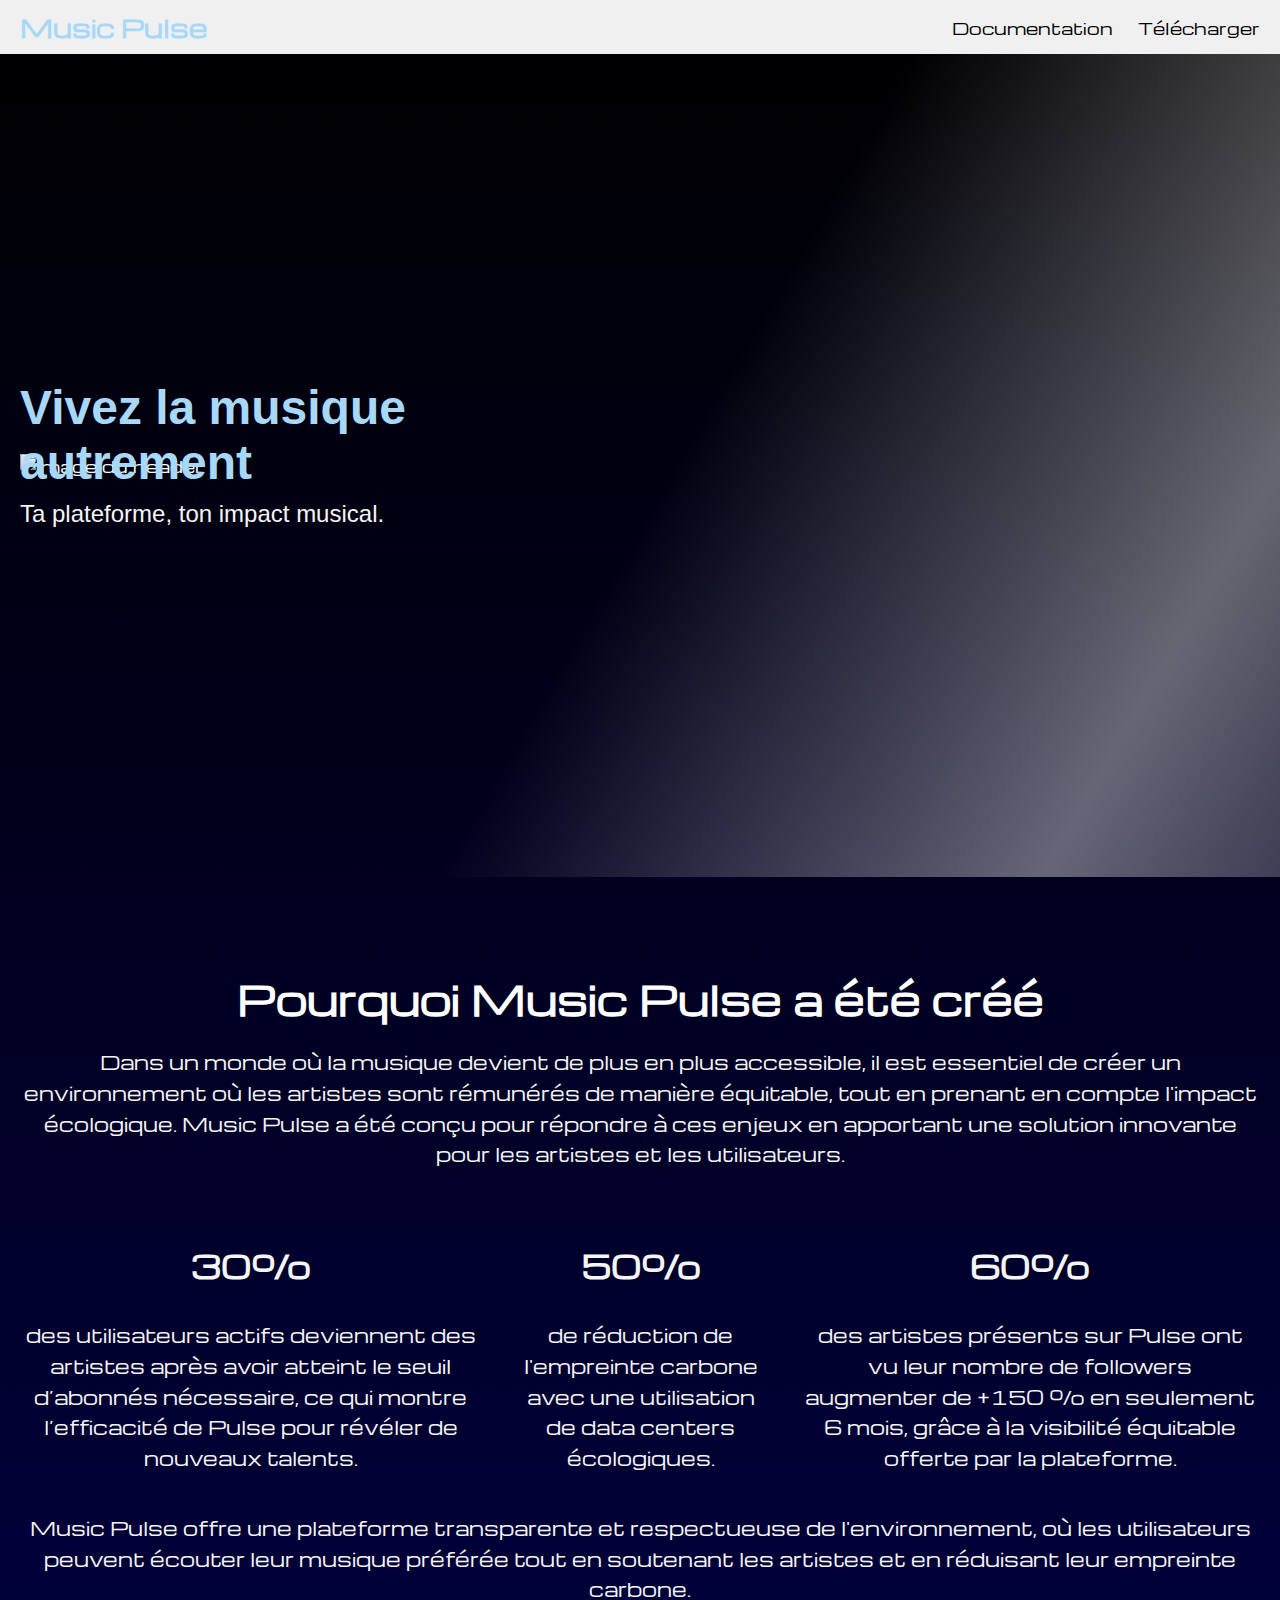
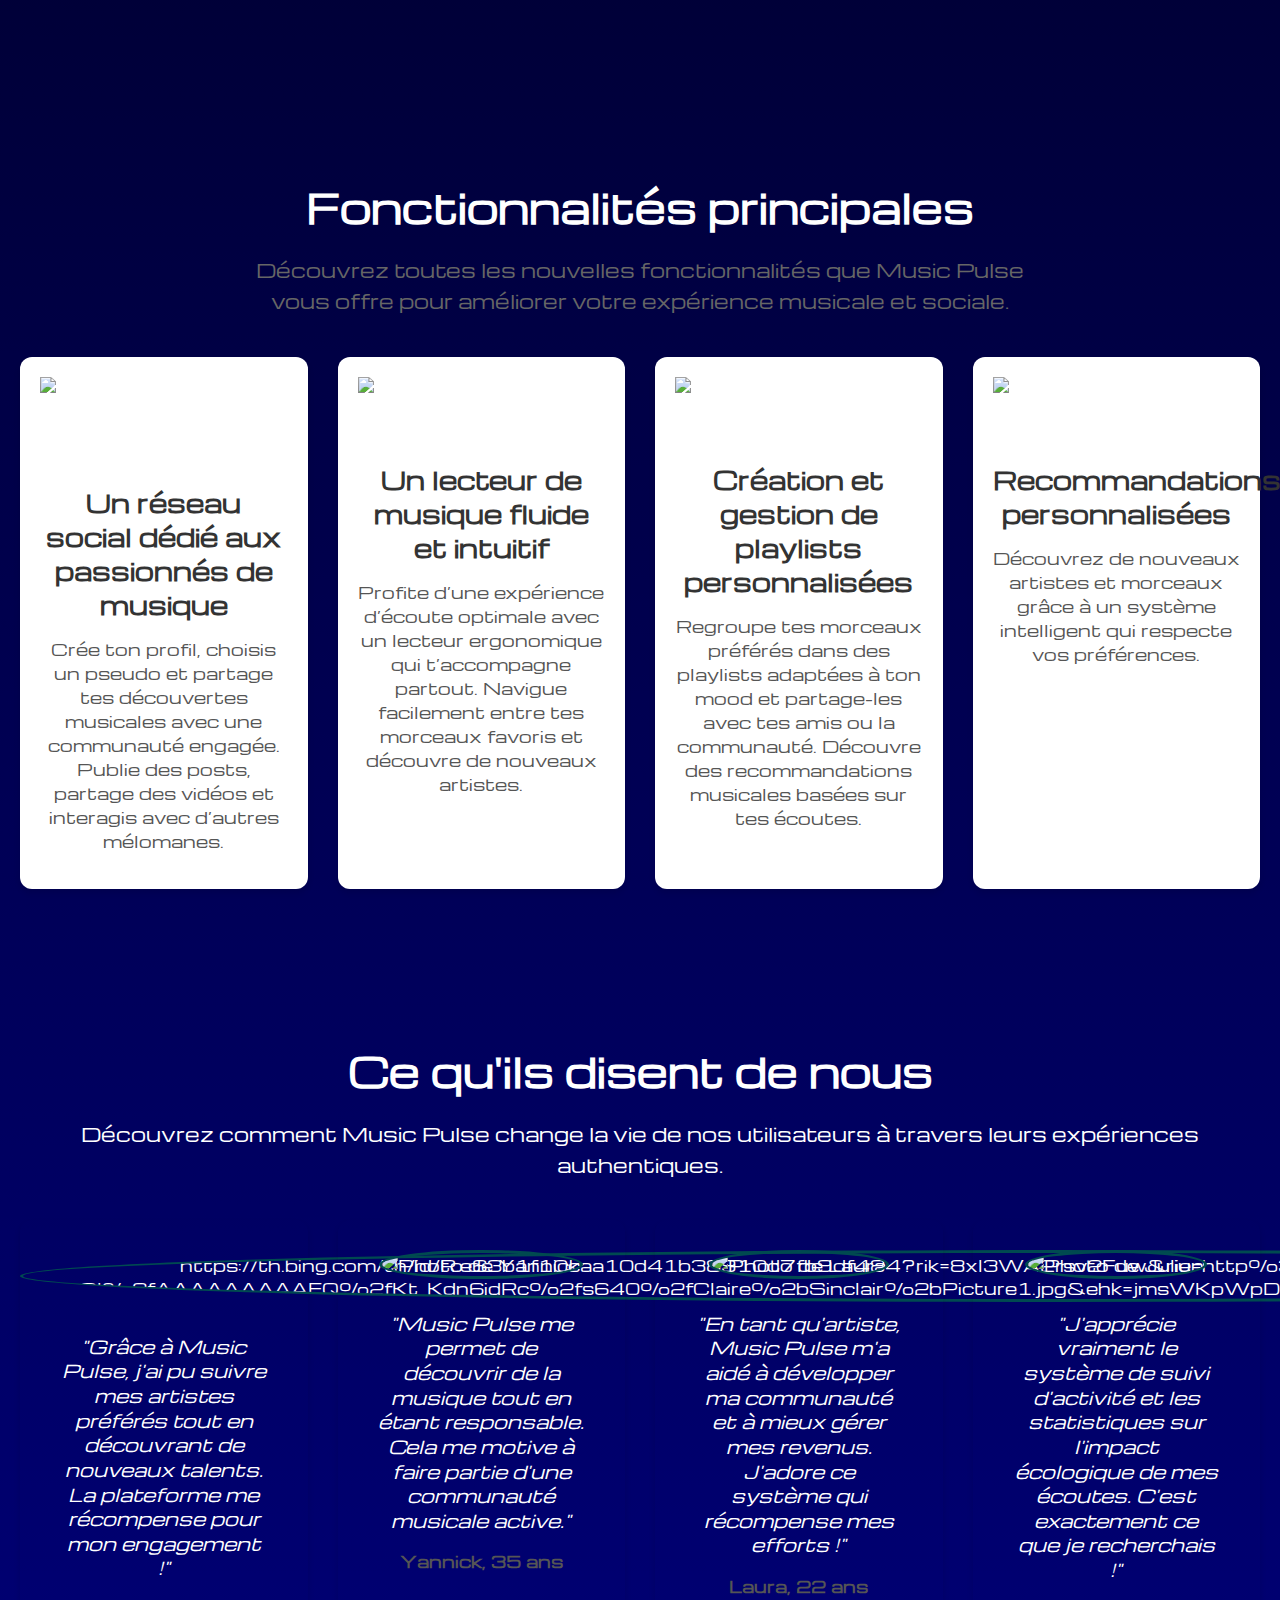
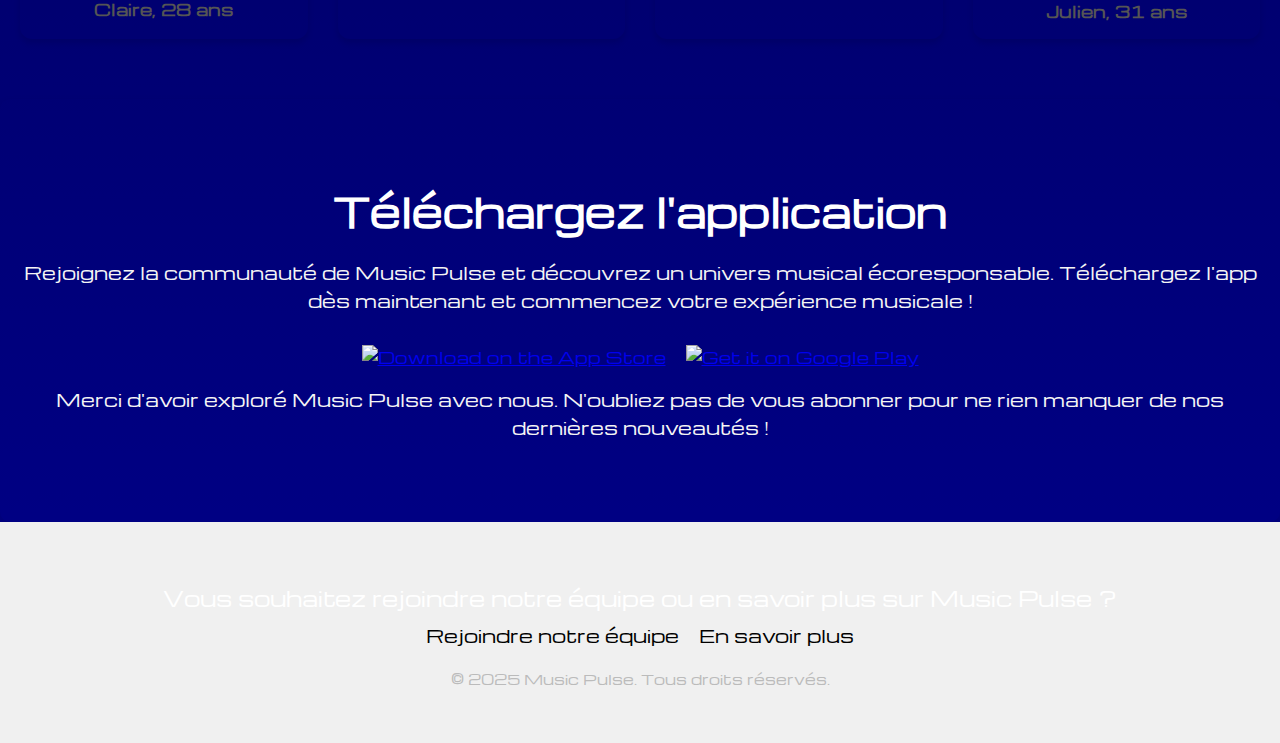
==== index.html @ a41d7fb7 "Merge branch 'main' of https://github.com/la-toile-emlyon/p3-projet-de-groupe-pulse" ====
<!DOCTYPE html>
<html>
  <head>
    <meta charset="utf-8" />
    <meta name="viewport" content="width=device-width" />
    <title>Pulse - Page d'accueil</title>
    <link href="style.css" rel="stylesheet" type="text/css" />
    <link href="index.css" rel="stylesheet" type="text/css" />
    <script src="script.js" type="text/javascript"></script>
    <link href="https://fonts.googleapis.com/css2?family=Roboto:wght@700&family=Lato:wght@400&display=swap" rel="stylesheet">
    <link href="https://fonts.googleapis.com/css2?family=Roboto:wght@400;500&display=swap" rel="stylesheet">
  </head>

  <body>

    <nav class="navbar">
      <div class="logo">Music Pulse</div>
      <div>
    <a href="doc.html">Documentation</a>
    <a href="#download">Télécharger</a>
  </div>
</nav>

<section class="header">
  <div class="header-text">
  <h1>Vivez la musique autrement</h1>
  <p>Ta plateforme, ton impact musical.</p>
  </div>
  <img src="images/ton-image.jpg" alt="Image du header" class="header-image">
  </section>


<section class="contexte">
  <h2>Pourquoi Music Pulse a été créé</h2>
  <p>Dans un monde où la musique devient de plus en plus accessible, il est essentiel de créer un environnement où les artistes sont rémunérés de manière équitable, tout en prenant en compte l'impact écologique. Music Pulse a été conçu pour répondre à ces enjeux en apportant une solution innovante pour les artistes et les utilisateurs.</p>
  
  <div class="stats">
      <div>
          <h3>30%</h3>
          <p>des utilisateurs actifs deviennent des artistes après avoir atteint le seuil d’abonnés nécessaire, ce qui montre l’efficacité de Pulse pour révéler de nouveaux talents.</p>
      </div>
      <div>
          <h3>50%</h3>
          <p>de réduction de l'empreinte carbone avec une utilisation de data centers écologiques.</p>
      </div>
      <div>
          <h3>60% </h3>
          <p>des artistes présents sur Pulse ont vu leur nombre de followers augmenter de +150 % en seulement 6 mois, grâce à la visibilité équitable offerte par la plateforme.</p>
      </div>
  </div>

  <p>Music Pulse offre une plateforme transparente et respectueuse de l'environnement, où les utilisateurs peuvent écouter leur musique préférée tout en soutenant les artistes et en réduisant leur empreinte carbone.</p>
</section>

<section class="fonctionnalites">
  <h2>Fonctionnalités principales</h2>
  <p class="intro">Découvrez toutes les nouvelles fonctionnalités que Music Pulse vous offre pour améliorer votre expérience musicale et sociale.</p>
  
  <div class="features-grid">
    
      <div class="feature">
          <img src="icons/eco-friendly.svg
          " alt="Un réseau social dédié aux passionnés de musique" class="feature-icon">
          <h3>Un réseau social dédié aux passionnés de musique</h3>
          <p>Crée ton profil, choisis un pseudo et partage tes découvertes musicales avec une communauté engagée. Publie des posts, partage des vidéos et interagis avec d’autres mélomanes.</p>
      </div>

     
      <div class="feature">
          <img src="icons/eco-friendly.svg" alt="Un lecteur de musique fluide et intuitif" class="feature-icon">
          <h3>Un lecteur de musique fluide et intuitif</h3>
          <p>Profite d’une expérience d’écoute optimale avec un lecteur ergonomique qui t’accompagne partout. Navigue facilement entre tes morceaux favoris et découvre de nouveaux artistes.</p>
      </div>

     
      <div class="feature">
          <img src="icons/loyalty-points.svg" alt="Création et gestion de playlists personnalisées" class="feature-icon">
          <h3>Création et gestion de playlists personnalisées</h3>
          <p>Regroupe tes morceaux préférés dans des playlists adaptées à ton mood et partage-les avec tes amis ou la communauté. Découvre des recommandations musicales basées sur tes écoutes.</p>
      </div>

      
      <div class="feature">
          <img src="icons/personalized.svg" alt="Recommandations personnalisées" class="feature-icon">
          <h3>Recommandations personnalisées</h3>
          <p>Découvrez de nouveaux artistes et morceaux grâce à un système intelligent qui respecte vos préférences.</p>
      </div>
  </div>
</section>

<section class="testimonials">
  <h2>Ce qu'ils disent de nous</h2>
  <p class="intro">Découvrez comment Music Pulse change la vie de nos utilisateurs à travers leurs expériences authentiques.</p>
  
  <div class="testimonial-grid">
     
      <div class="testimonial">
          <img src="https://th.bing.com/th/id/R.e63b1f10caa10d41b38910d7fb9df484?rik=8xI3WA2rsv2Fuw&riu=http%3a%2f%2f2.bp.blogspot.com%2f-yYrMgJGGGhQ%2fToWa-5E9sOI%2fAAAAAAAAAEQ%2fKt_Kdn6idRc%2fs640%2fClaire%2bSinclair%2bPicture1.jpg&ehk=jmsWKpWpDlR72L%2b4RKZeiQilKWj2KOVcSpjwVvaFgb8%3d&risl=&pid=ImgRaw&r=0" alt="https://th.bing.com/th/id/R.e63b1f10caa10d41b38910d7fb9df484?rik=8xI3WA2rsv2Fuw&riu=http%3a%2f%2f2.bp.blogspot.com%2f-yYrMgJGGGhQ%2fToWa-5E9sOI%2fAAAAAAAAAEQ%2fKt_Kdn6idRc%2fs640%2fClaire%2bSinclair%2bPicture1.jpg&ehk=jmsWKpWpDlR72L%2b4RKZeiQilKWj2KOVcSpjwVvaFgb8%3d&risl=&pid=ImgRaw&r=0" class="testimonial-photo">
          <blockquote>"Grâce à Music Pulse, j'ai pu suivre mes artistes préférés tout en découvrant de nouveaux talents. La plateforme me récompense pour mon engagement !"</blockquote>
          <p class="user">Claire, 28 ans</p>
      </div>
      
      
      <div class="testimonial">
          <img src="https://www.saint-dizier.fr/fileadmin/_processed_/csm_YANNS_PORTRAIT_COULEUR_782fe3f2d8.jpg" alt="Photo de Yannick" class="testimonial-photo">
          <blockquote>"Music Pulse me permet de découvrir de la musique tout en étant responsable. Cela me motive à faire partie d'une communauté musicale active."</blockquote>
          <p class="user">Yannick, 35 ans</p>
      </div>
      
      
      <div class="testimonial">
          <img src="https://rencontre-ados.net/up/photo/2019/0408/5cab387c2939b.jpg" alt="Photo de Laura" class="testimonial-photo">
          <blockquote>"En tant qu'artiste, Music Pulse m'a aidé à développer ma communauté et à mieux gérer mes revenus. J'adore ce système qui récompense mes efforts !" </blockquote>
          <p class="user">Laura, 22 ans</p>
      </div>
      
      
      <div class="testimonial">
          <img src="https://www.southhillpark.org.uk/wp-content/uploads/2018/10/Mike-Ayiotis.jpg" alt="Photo de Julien" class="testimonial-photo">
          <blockquote>"J'apprécie vraiment le système de suivi d'activité et les statistiques sur l'impact écologique de mes écoutes. C'est exactement ce que je recherchais !"</blockquote>
          <p class="user">Julien, 31 ans</p>
      </div>
  </div>
</section>

<section class="download">
  <h2>Téléchargez l'application</h2>
  <p>Rejoignez la communauté de Music Pulse et découvrez un univers musical écoresponsable. Téléchargez l'app dès maintenant et commencez votre expérience musicale !</p>
  
  <div class="download-buttons">
    <a href="https://apps.apple.com" target="_blank">
      <img src="https://th.bing.com/th/id/R.a5551a054a0875c04719d491a3c33555?rik=j2O6lOzvdYkcUA&riu=http%3a%2f%2fzeewifi.com.fasterimage.io%2fwp-content%2fuploads%2f2017%2f11%2fbouton-telechargement-apple-app-store_028600FA00836107.png&ehk=c8GLnUSmTRZs18mdPNH%2bobD5zGkWHn%2f9tGxyGSbxoHg%3d&risl=&pid=ImgRaw&r=0" alt="Download on the App Store" class="download-btn">
    </a>
    <a href="https://play.google.com" target="_blank">
      <img src="https://global-img.gamergen.com/bouton-telechargement-google-play-store_0362011B00831632.png " alt="Get it on Google Play" class="download-btn">
    </a>
  </div>

  <p class="subscribe-message">Merci d'avoir exploré Music Pulse avec nous. N'oubliez pas de vous abonner pour ne rien manquer de nos dernières nouveautés !</p>
</section>

<footer class="footer">
  <div class="footer-content">
    <p class="footer-text">Vous souhaitez rejoindre notre équipe ou en savoir plus sur Music Pulse ?</p>
    <div class="footer-links">
      <a href="mailto:contact@musicpulse.com" class="footer-link">Rejoindre notre équipe</a>
      <a href="#about" class="footer-link">En savoir plus</a>
    </div>
  </div>
  <p class="footer-note">&copy; 2025 Music Pulse. Tous droits réservés.</p>
</footer>


<button id="backToTop">↑</button>
<script src="script.js"></script>

</body>
</html>
---- index.css ----
@import url('https://fonts.googleapis.com/css2?family=Michroma&display=swap');
html{
    scroll-behavior: smooth;
    
}

body {
  background: linear-gradient(to bottom, #000000, #00008B);
  transition: background 0.6s ease-in-out;
  font-family: "Michroma", serif;
  margin: 0;
}
.navbar {
    display: flex;
    justify-content: space-between;
    align-items: center;
    padding: 10px 20px;
    background-color:#F0F0F0;
    color:#A8D8F8;
}
.navbar .logo {
    font-size: 1.5rem;
    font-weight: bold;
}
.navbar a {
    color:black;
    text-decoration: none;
    margin-left: 20px;
    font-size: 1rem;
    transition: color 0.3s ease;
}
.navbar a:hover {
    text-decoration: none; 
    color:#7FDBFF;
}
.header {
    position: relative;
    color: white;
    text-align: left;
    padding: 400px 20px;
    background-image: url(''); 
    background-size: cover;
    background-position: center;
    background-repeat: no-repeat;
    background-attachment: fixed;
}
.header-text {
    position: absolute;
    left: 0;
    top: 50%;
    transform: translateY(-50%); 
    width: 40%; 
    padding-left: 20px;
}
.header h1 {
    font-size: 3rem;
    margin: 0;
    font-family: 'Arial', sans-serif;
    color: #7FDBFF;
}

.header p {
    font-size: 1.5rem;
    font-family: 'Verdana', sans-serif;
    color: whitesmoke;
    margin-top: 10px;
}


@keyframes slideInLeft {
    0% {
      transform: translateX(-100%); 
      opacity: 0;
    }
    100% {
      transform: translateX(0); 
      opacity: 1;
    }
  }
  
  
  .header h1, .header p {
    animation: slideInLeft 1.5s ease-out; 
  }
  
  
  .header h1 {
    font-family: 'Arial', sans-serif; 
    font-weight: bold;
    font-size: 3rem;
    color:#A8D8F8; 
  }
  
  .header p {
    font-family: 'Verdana', sans-serif; 
    font-size: 1.5rem;
    color: whitesmoke;
    margin-top: 10px;
  }


.contexte {
    padding: 60px 20px;
    text-align: center;
}
.contexte h2 {
    font-size: 2.5rem;
    margin-bottom: 20px;
    color: white;
}
.contexte p {
    font-size: 1.2rem;
    margin-bottom: 20px;
    line-height: 1.6;
    color: whitesmoke;
}
.contexte .stats {
    display: flex;
    justify-content: center;
    gap: 40px;
    margin-top: 40px;
}
.contexte .stats div {
    text-align: center;
}
.contexte .stats h3 {
    font-size: 2rem;
    color: whitesmoke;
}

.fonctionnalites {
    padding: 60px 20px;
    text-align: center;
}

.fonctionnalites h2 {
    font-size: 2.5rem;
    color: #333;
    margin-bottom: 20px;
}

.fonctionnalites .intro {
    font-size: 1.2rem;
    color: #666;
    margin-bottom: 40px;
    max-width: 800px;
    margin-left: auto;
    margin-right: auto;
    line-height: 1.6;
}

.features-grid {
    display: grid;
    grid-template-columns: repeat(auto-fit, minmax(250px, 1fr)); 
    gap: 30px;
    margin-top: 20px;
}

.feature {
    background-color: #fff;
    border-radius: 12px;
    padding: 20px;
    box-shadow: 0 4px 6px rgba(0, 0, 0, 0.1); 
    transition: transform 0.3s ease, box-shadow 0.3s ease;
    text-align: center;
}

.feature:hover {
    transform: translateY(-5px); 
    box-shadow: 0 8px 15px rgba(0, 0, 0, 0.15); 
}

.feature-icon {
    width: 80px;
    height: 80px;
    margin-bottom: 15px;
}

.feature h3 {
    font-size: 1.5rem;
    color: #333;
    margin-bottom: 10px;
}

.feature p {
    font-size: 1rem;
    color: #555;
    line-height: 1.5;
}

.feature.special {
    background-color: #e3fcec; 
    border: 2px solid #28a745; 
}

.feature.special h3 {
    color: #28a745; 
}

.testimonials {
    padding: 60px 20px;
    text-align: center;
}

.testimonials h2 {
    font-size: 2.5rem;
    color: #333;
    margin-bottom: 20px;
    text-align: center;
}

.testimonials .intro {
    font-size: 1.2rem; 
    margin-bottom: 40px;
    margin-left: auto;
    margin-right: auto;
    line-height: 1.6;
    text-align: center;
}

.testimonial-grid {
    display: grid;
    grid-template-columns: repeat(auto-fit, minmax(250px, 1fr)); 
    gap: 30px; 
}

.testimonial {
    border-radius: 12px;
    box-shadow: 0 4px 6px rgba(0, 0, 0, 0.1); 
    text-align: center;
    transition: transform 0.3s ease, box-shadow 0.3s ease;
}

.testimonial:hover {
    transform: translateY(-5px); 
    box-shadow: 0 8px 15px rgba(0, 0, 0, 0.15); 
}

.testimonial-photo {
    width: 125px;
    height: 125px;
    border-radius: 50%; 
    margin-bottom: 15px;
    object-fit: cover;
    border: 3px solid #004a50;
    margin-top: 30px; 
}

.testimonial blockquote {
    font-style: italic;
    font-size: 1.1rem;
    margin-bottom: 15px;
    line-height: 1.4;
    quotes: "“" "”";
}

.testimonial .user {
  font-weight: bold;
  font-size: 1rem;
  color: #555;
  line-height: 1.5; 
}


.testimonial .user {
    font-weight: bold;
    font-size: 1rem;
    color: #555;
}

.context, .fonctionnalites, .testimonials {
  transition: background 0.6s ease-in-out;
  padding: 60px 20px; 
  color: white; 
}
.context h2, .fonctionnalites h2, .testimonials h2 {
  color: white; 
}

.download {

    padding: 50px 20px; 
    text-align: center; 
    border-radius: 10px; 
    box-shadow: 0 4px 8px rgba(0, 0, 0, 0.1); 
  }
  
  .download h2 {
    font-size: 2.5rem; 
    color: white; 
    margin-bottom: 20px; 
  }
  
  .download p {
    font-size: 1.1rem; 
    color: whitesmoke;
    margin-bottom: 30px; 
    line-height: 1.6; 
  }
  
  .download-buttons {
    display: flex; 
    justify-content: center; 
    gap: 20px; 
  }
  
  .download-btn {
    width: 200px;  
    height: auto;  
    max-height: 60px; 
    object-fit: contain; 
    transition: transform 0.3s ease;
}

.download-btn:hover {
    transform: scale(1.05); 
}
  

  
  .footer {
    background-color:#F0F0F0;
    color: white;
    padding: 40px 20px;
    text-align: center;
}

.footer-content {
    margin-bottom: 20px;
}

.footer-text {
    font-size: 1.3rem;
    margin-bottom: 10px;
}

.footer-links {
    display: flex;
    justify-content: center;
    gap: 20px;
    margin-bottom: 20px;
}

.footer-link {
    color:black;
    font-size: 1.1rem;
    text-decoration: none;
    transition: color 0.3s ease;
}

.footer-link:hover {
    color:#7FDBFF;
}

.footer-note {
    font-size: 0.9rem;
    color: #bbb;
}


#backToTop {
    position: fixed;
    bottom: 30px; 
    right: 30px; 
    display: none; 
    background-color: yellow; 
    color: white; 
    border: none;
    border-radius: 50%;
    padding: 15px;
    cursor: pointer;
    font-size: 1.5rem;
    box-shadow: 0 4px 6px rgba(0, 0, 0, 0.1);
  }
  
  #backToTop:hover {
    background-color: #218838; 
  }
  

@keyframes shine {
    0% {
      background-position: -200%;
    }
    100% {
      background-position: 200%;
    }
  }
  
  .header {
    position: relative;
    overflow: hidden; 
  }
  
  .header::after {
    content: '';
    position: absolute;
    top: 0;
    left: 0;
    width: 100%;
    height: 100%;
    background: linear-gradient(
      120deg,
      rgba(255, 255, 255, 0) 30%,
      rgba(255, 255, 255, 0.4) 50%,
      rgba(255, 255, 255, 0) 70%
    );
    background-size: 200% 100%;
    animation: shine 4s linear infinite;
    pointer-events: none; 
  }
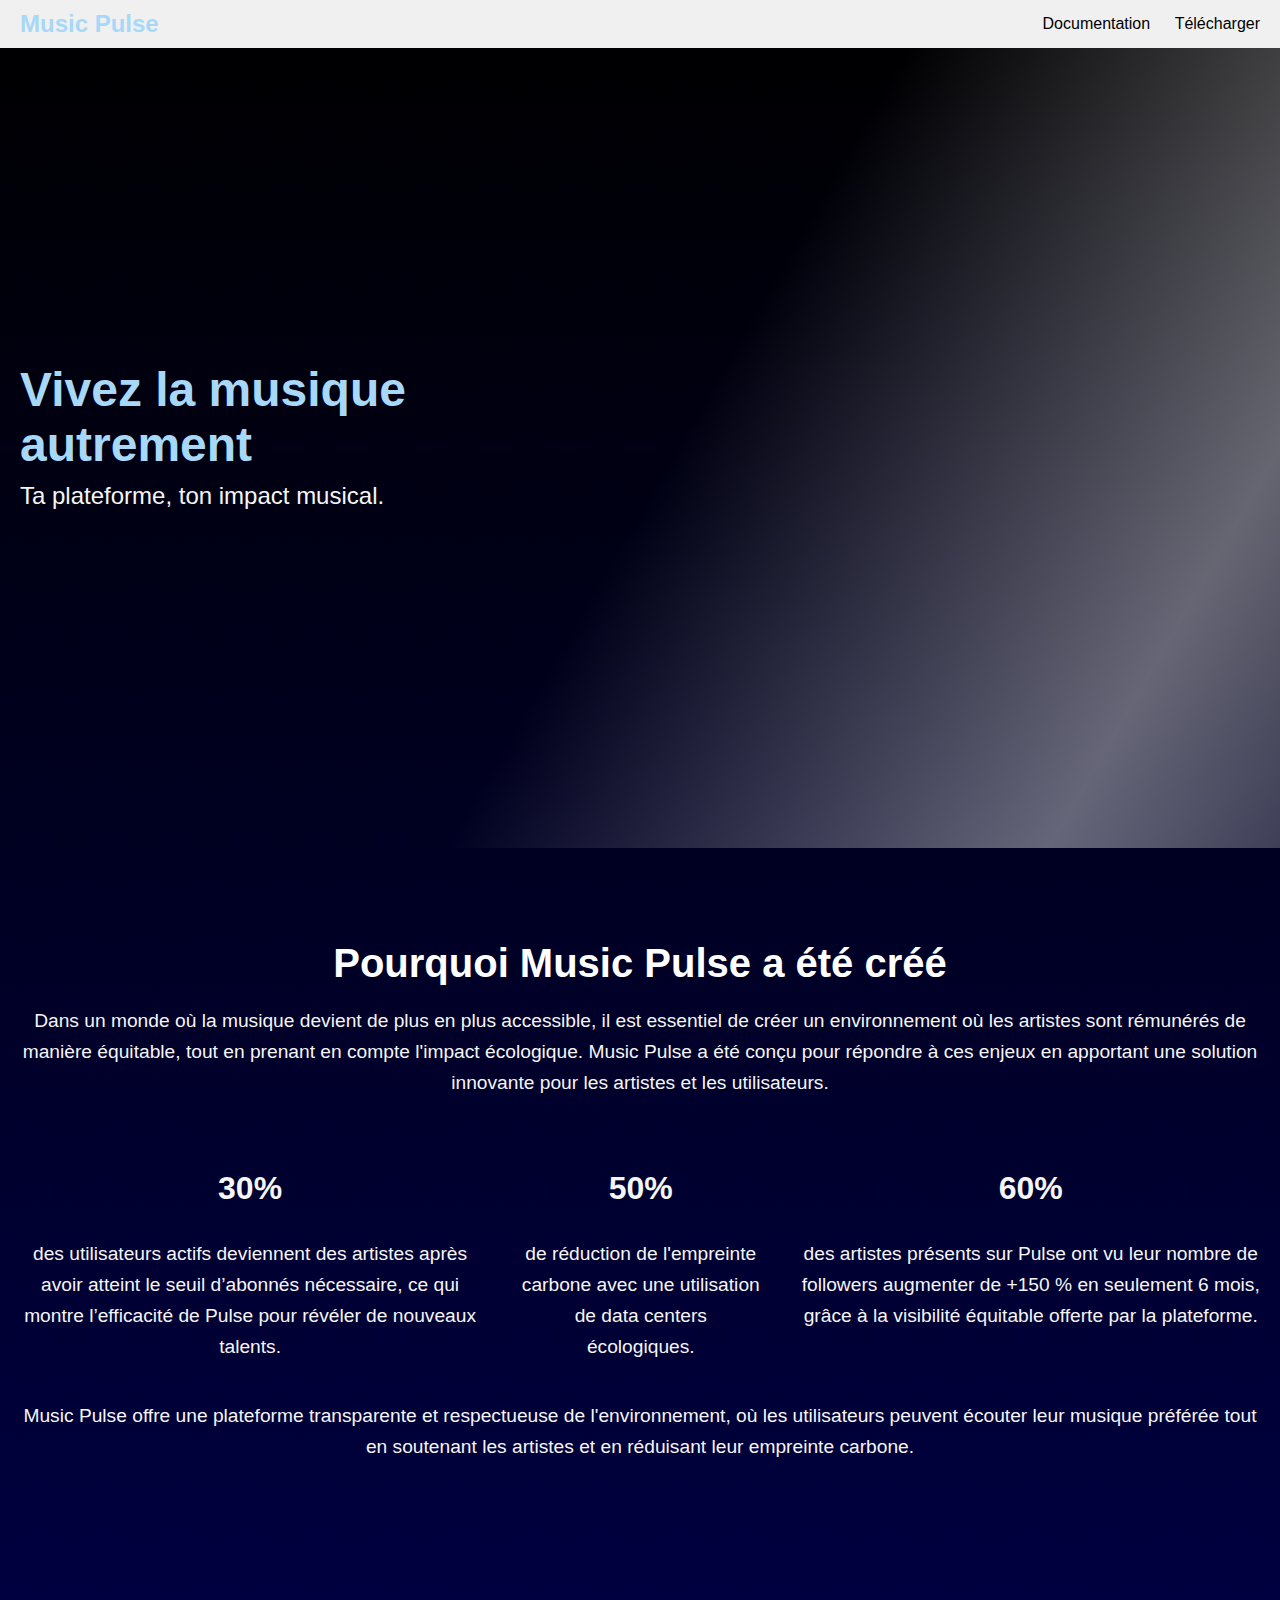
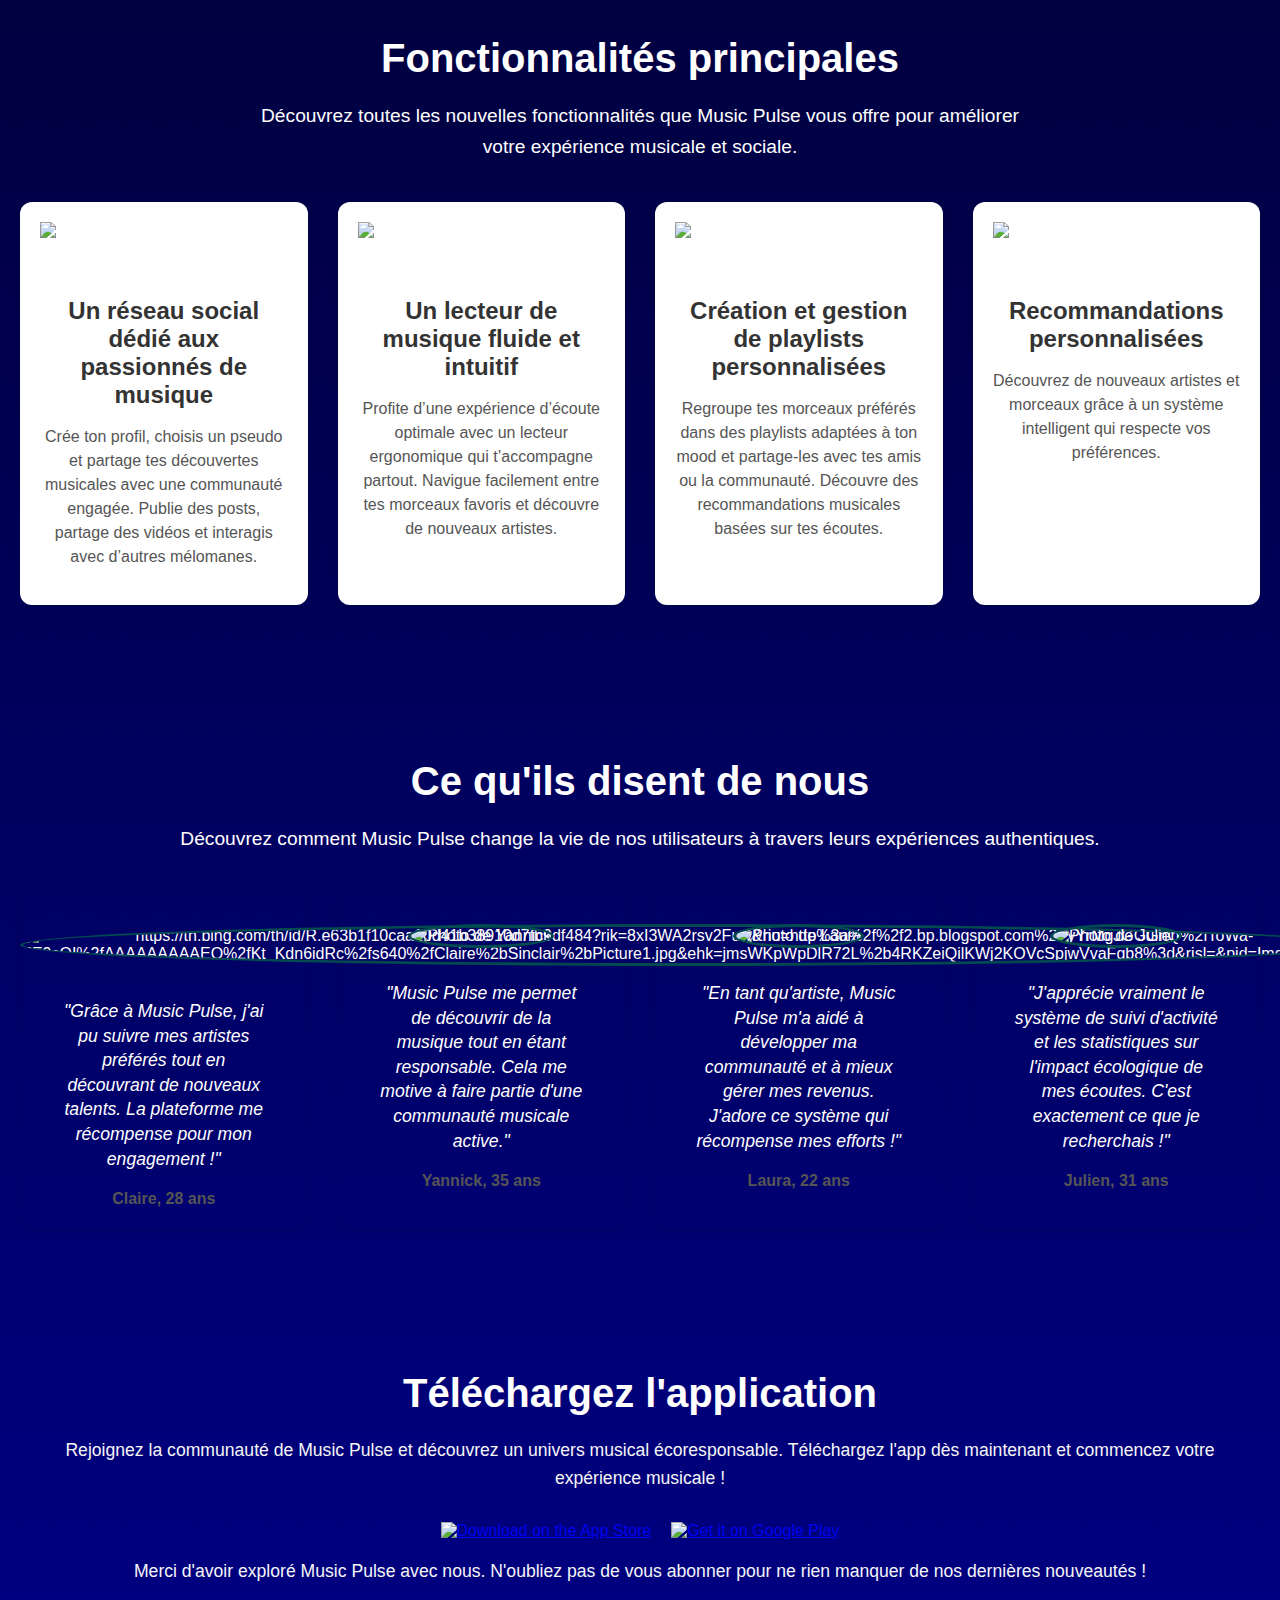
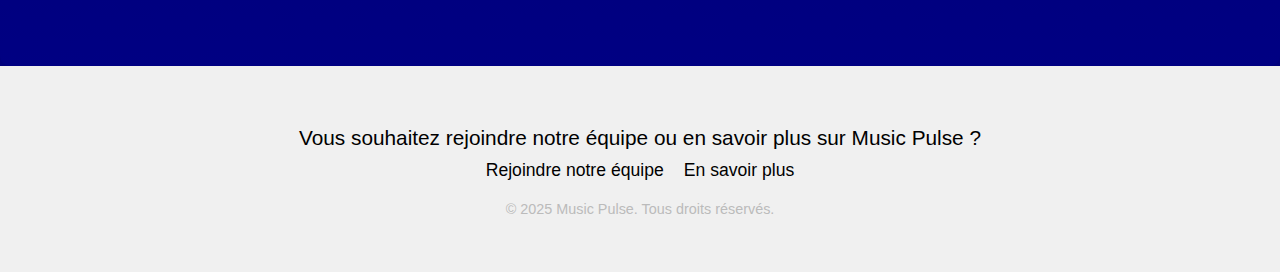
==== commit 6242abf4: "up" ====
--- a/index.html
+++ b/index.html
@@ -16,7 +16,7 @@
     <nav class="navbar">
       <div class="logo">Music Pulse</div>
       <div>
-    <a href="doc.html">Documentation</a>
+    <a href="#doc.html">Documentation</a>
     <a href="#download">Télécharger</a>
   </div>
 </nav>
@@ -26,7 +26,6 @@
   <h1>Vivez la musique autrement</h1>
   <p>Ta plateforme, ton impact musical.</p>
   </div>
-  <img src="images/ton-image.jpg" alt="Image du header" class="header-image">
   </section>
 
 
@@ -132,7 +131,7 @@
       <img src="https://th.bing.com/th/id/R.a5551a054a0875c04719d491a3c33555?rik=j2O6lOzvdYkcUA&riu=http%3a%2f%2fzeewifi.com.fasterimage.io%2fwp-content%2fuploads%2f2017%2f11%2fbouton-telechargement-apple-app-store_028600FA00836107.png&ehk=c8GLnUSmTRZs18mdPNH%2bobD5zGkWHn%2f9tGxyGSbxoHg%3d&risl=&pid=ImgRaw&r=0" alt="Download on the App Store" class="download-btn">
     </a>
     <a href="https://play.google.com" target="_blank">
-      <img src="https://global-img.gamergen.com/bouton-telechargement-google-play-store_0362011B00831632.png " alt="Get it on Google Play" class="download-btn">
+      <img src="https://global-img.gamergen.com/bouton-telechargement-google-play-store_0362011B00831632.png" alt="Get it on Google Play" class="download-btn">
     </a>
   </div>
 
--- a/index.css
+++ b/index.css
@@ -1,14 +1,13 @@
-@import url('https://fonts.googleapis.com/css2?family=Michroma&display=swap');
-html{
+
+html {
     scroll-behavior: smooth;
-    
-}
+  }
 
 body {
-  background: linear-gradient(to bottom, #000000, #00008B);
+  background: linear-gradient(to bottom, #000000, #00008B); 
   transition: background 0.6s ease-in-out;
-  font-family: "Michroma", serif;
   margin: 0;
+  font-family: Arial, sans-serif;
 }
 .navbar {
     display: flex;
@@ -38,7 +37,7 @@
     color: white;
     text-align: left;
     padding: 400px 20px;
-    background-image: url(''); 
+    background-image: url('https://i.pinimg.com/originals/4b/ff/13/4bff138fc7017f607f95313502eadba9.jpg'); 
     background-size: cover;
     background-position: center;
     background-repeat: no-repeat;
@@ -141,7 +140,7 @@
 
 .fonctionnalites .intro {
     font-size: 1.2rem;
-    color: #666;
+    color: white;
     margin-bottom: 40px;
     max-width: 800px;
     margin-left: auto;
@@ -204,7 +203,7 @@
 
 .testimonials h2 {
     font-size: 2.5rem;
-    color: #333;
+    color: white;
     margin-bottom: 20px;
     text-align: center;
 }
@@ -277,6 +276,9 @@
   color: white; 
 }
 
+
+
+
 .download {
 
     padding: 50px 20px; 
@@ -320,7 +322,7 @@
   
   .footer {
     background-color:#F0F0F0;
-    color: white;
+    color: black;
     padding: 40px 20px;
     text-align: center;
 }
@@ -389,7 +391,7 @@
   
   .header {
     position: relative;
-    overflow: hidden; 
+    overflow: hidden; /* Important pour limiter l'effet à la section */
   }
   
   .header::after {
@@ -407,6 +409,6 @@
     );
     background-size: 200% 100%;
     animation: shine 4s linear infinite;
-    pointer-events: none; 
+    pointer-events: none; /* Pour ne pas bloquer les interactions */
   }
   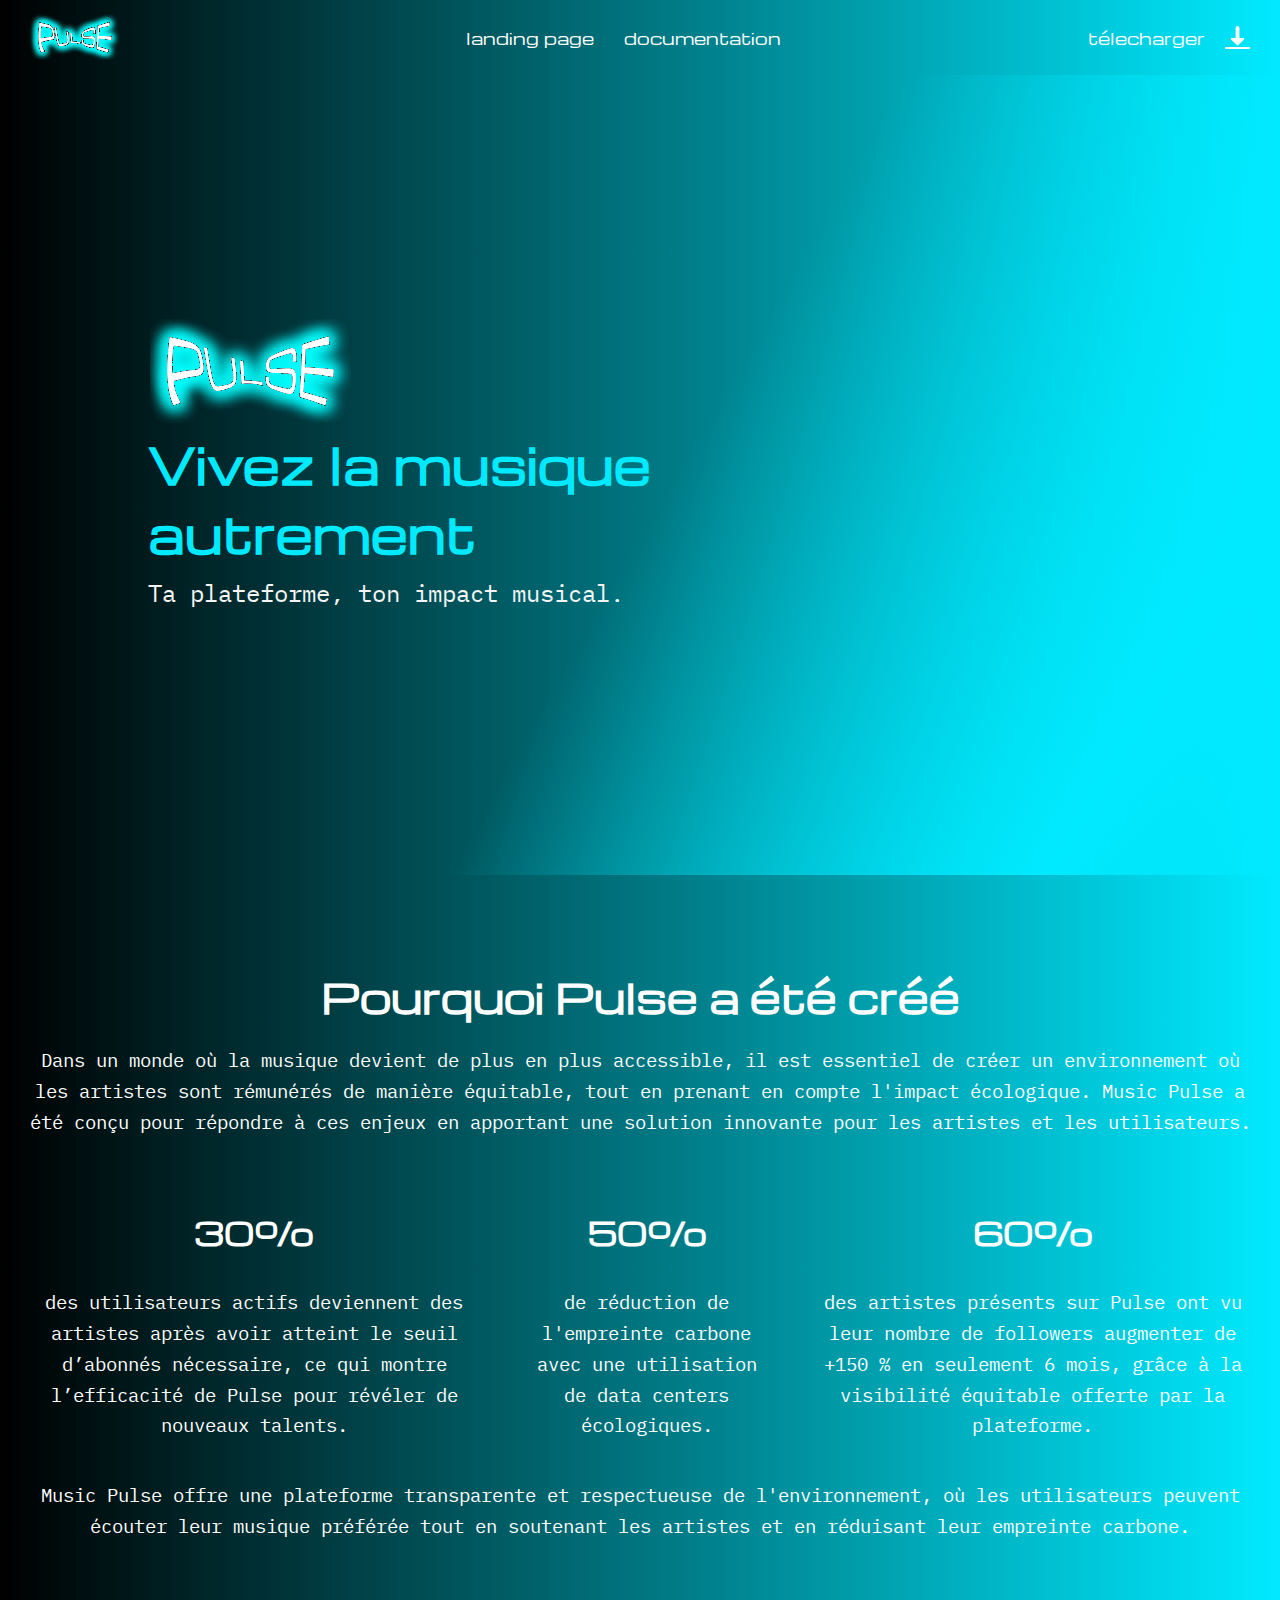
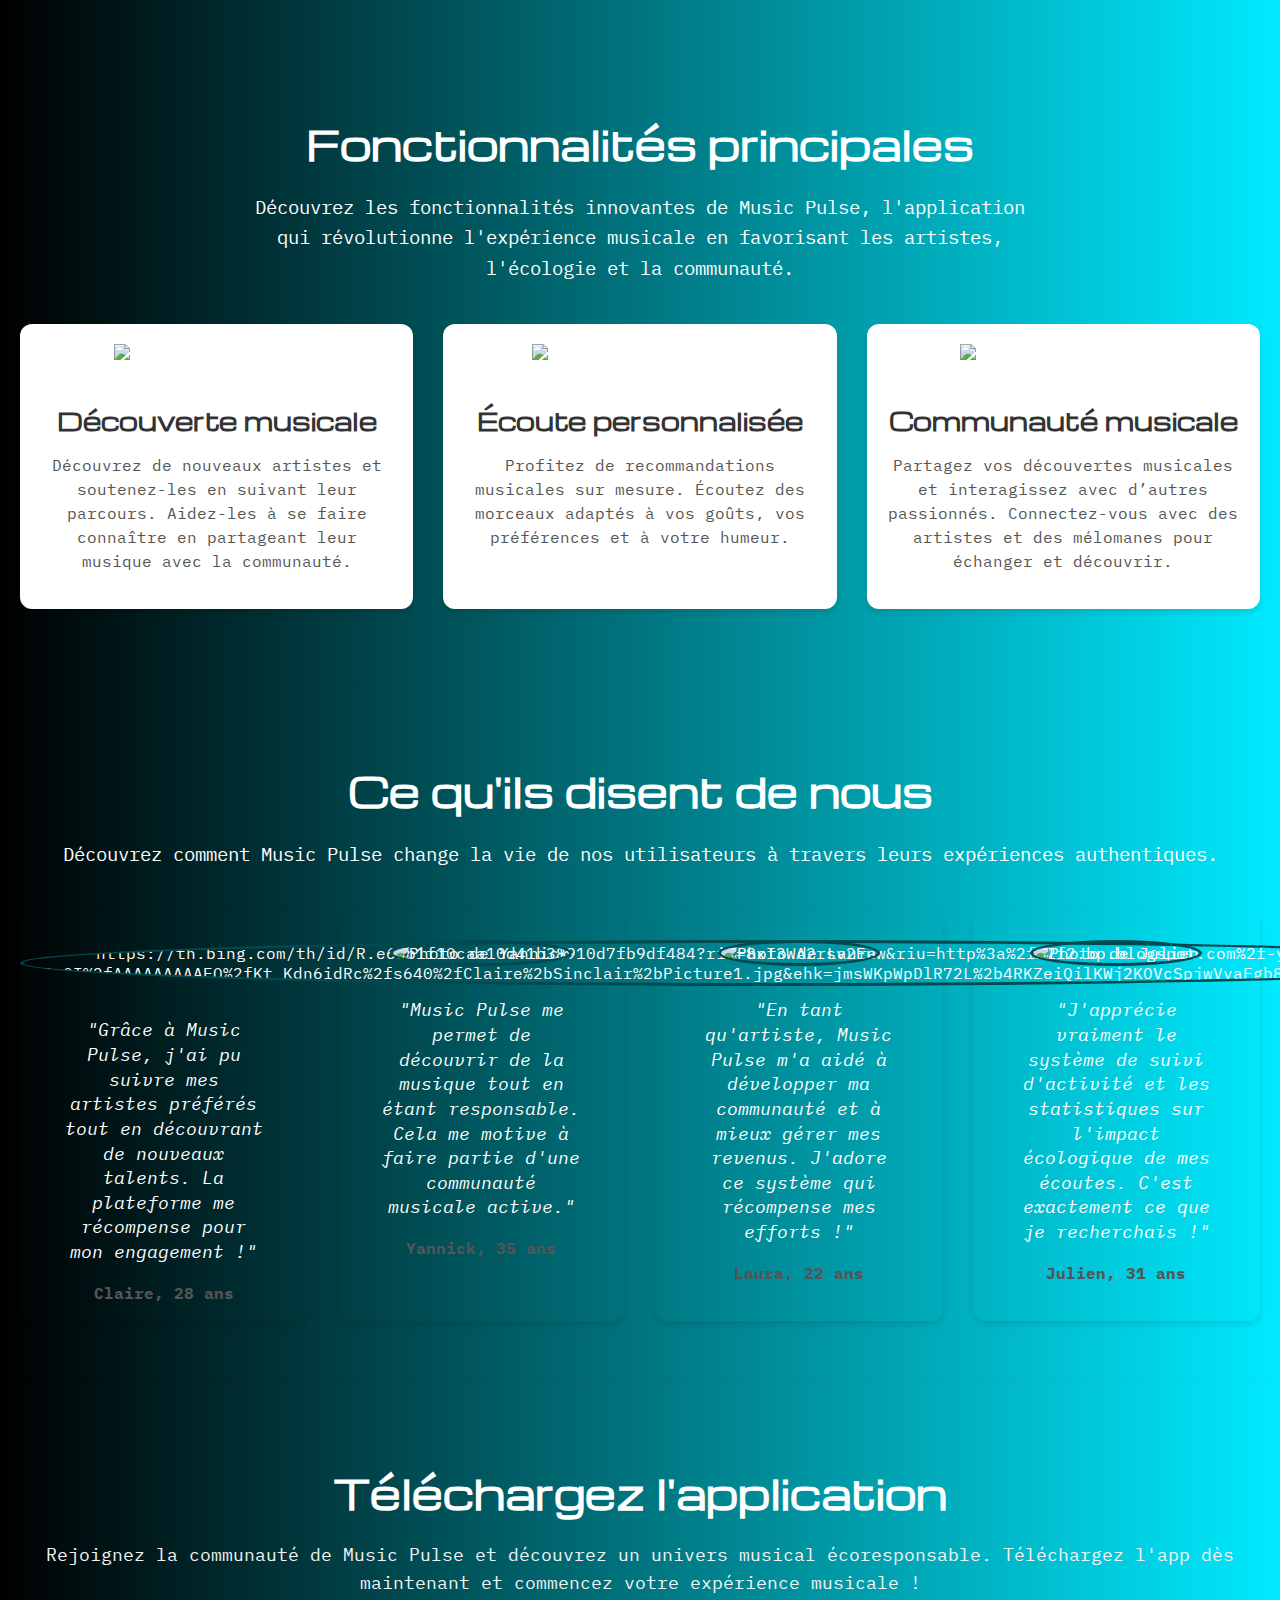
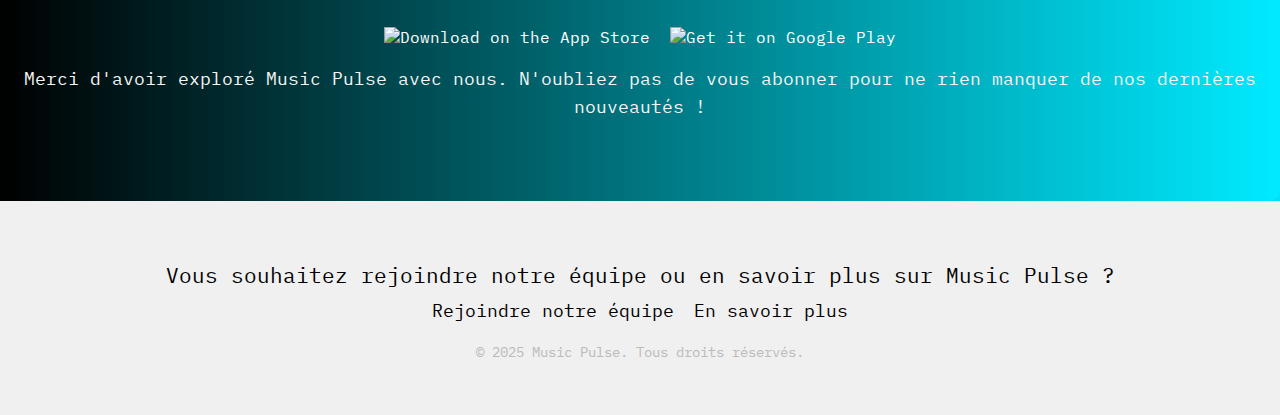
==== commit 2ef0dce7: "up" ====
--- a/index.html
+++ b/index.html
@@ -6,33 +6,33 @@
     <title>Pulse - Page d'accueil</title>
     <link href="style.css" rel="stylesheet" type="text/css" />
     <link href="index.css" rel="stylesheet" type="text/css" />
+    <link rel="icon" type="image/x-icon" href="assets/logo-pulse.svg">
     <script src="script.js" type="text/javascript"></script>
     <link href="https://fonts.googleapis.com/css2?family=Roboto:wght@700&family=Lato:wght@400&display=swap" rel="stylesheet">
     <link href="https://fonts.googleapis.com/css2?family=Roboto:wght@400;500&display=swap" rel="stylesheet">
   </head>
-
   <body>
-
-    <nav class="navbar">
-      <div class="logo">Music Pulse</div>
-      <div>
-    <a href="#doc.html">Documentation</a>
-    <a href="#download">Télécharger</a>
-  </div>
-</nav>
-
+    <nav>
+      <img src="assets/logo-pulse.svg" alt="" class="navbarObject logo">
+        <ul>
+          <li><a href="index.html">landing page</a></li>
+          <li><a href="doc.html">documentation</a></li>
+        </ul>
+        <a href="" class="btnTelecharger navbarObject" >
+          <p class="telechargements">télecharger</p>
+          <img src="assets/telechargement.svg" alt="" class="imgTelechargement">
+        </a>
+    </nav>
 <section class="header">
   <div class="header-text">
+    <img class="logo" src="assets/logo-pulse.svg" alt="logo Pulse">
   <h1>Vivez la musique autrement</h1>
-  <p>Ta plateforme, ton impact musical.</p>
+    <p>Ta plateforme, ton impact musical.</p>
   </div>
   </section>
-
-
 <section class="contexte">
-  <h2>Pourquoi Music Pulse a été créé</h2>
+  <h2>Pourquoi Pulse a été créé</h2>
   <p>Dans un monde où la musique devient de plus en plus accessible, il est essentiel de créer un environnement où les artistes sont rémunérés de manière équitable, tout en prenant en compte l'impact écologique. Music Pulse a été conçu pour répondre à ces enjeux en apportant une solution innovante pour les artistes et les utilisateurs.</p>
-  
   <div class="stats">
       <div>
           <h3>30%</h3>
@@ -47,73 +47,48 @@
           <p>des artistes présents sur Pulse ont vu leur nombre de followers augmenter de +150 % en seulement 6 mois, grâce à la visibilité équitable offerte par la plateforme.</p>
       </div>
   </div>
-
   <p>Music Pulse offre une plateforme transparente et respectueuse de l'environnement, où les utilisateurs peuvent écouter leur musique préférée tout en soutenant les artistes et en réduisant leur empreinte carbone.</p>
 </section>
-
 <section class="fonctionnalites">
   <h2>Fonctionnalités principales</h2>
-  <p class="intro">Découvrez toutes les nouvelles fonctionnalités que Music Pulse vous offre pour améliorer votre expérience musicale et sociale.</p>
-  
+  <p class="intro">Découvrez les fonctionnalités innovantes de Music Pulse, l'application qui révolutionne l'expérience musicale en favorisant les artistes, l'écologie et la communauté.</p>
   <div class="features-grid">
-    
       <div class="feature">
-          <img src="icons/eco-friendly.svg
-          " alt="Un réseau social dédié aux passionnés de musique" class="feature-icon">
-          <h3>Un réseau social dédié aux passionnés de musique</h3>
-          <p>Crée ton profil, choisis un pseudo et partage tes découvertes musicales avec une communauté engagée. Publie des posts, partage des vidéos et interagis avec d’autres mélomanes.</p>
+          <img src="icons/eco-friendly.svg" alt="Découverte musicale" class="feature-icon">
+          <h3>Découverte musicale</h3>
+          <p>Découvrez de nouveaux artistes et soutenez-les en suivant leur parcours. Aidez-les à se faire connaître en partageant leur musique avec la communauté.</p>
       </div>
-
-     
       <div class="feature">
-          <img src="icons/eco-friendly.svg" alt="Un lecteur de musique fluide et intuitif" class="feature-icon">
-          <h3>Un lecteur de musique fluide et intuitif</h3>
-          <p>Profite d’une expérience d’écoute optimale avec un lecteur ergonomique qui t’accompagne partout. Navigue facilement entre tes morceaux favoris et découvre de nouveaux artistes.</p>
+          <img src="icons/energy-saving.svg" alt="Écoute personnalisée " class="feature-icon">
+          <h3>Écoute personnalisée</h3>
+          <p>Profitez de recommandations musicales sur mesure. Écoutez des morceaux adaptés à vos goûts, vos préférences et à votre humeur.</p>
       </div>
-
-     
       <div class="feature">
-          <img src="icons/loyalty-points.svg" alt="Création et gestion de playlists personnalisées" class="feature-icon">
-          <h3>Création et gestion de playlists personnalisées</h3>
-          <p>Regroupe tes morceaux préférés dans des playlists adaptées à ton mood et partage-les avec tes amis ou la communauté. Découvre des recommandations musicales basées sur tes écoutes.</p>
-      </div>
-
-      
-      <div class="feature">
-          <img src="icons/personalized.svg" alt="Recommandations personnalisées" class="feature-icon">
-          <h3>Recommandations personnalisées</h3>
-          <p>Découvrez de nouveaux artistes et morceaux grâce à un système intelligent qui respecte vos préférences.</p>
+          <img src="icons/personalized.svg" alt="Communauté musicale" class="feature-icon">
+          <h3>Communauté musicale</h3>
+          <p>Partagez vos découvertes musicales et interagissez avec d’autres passionnés. Connectez-vous avec des artistes et des mélomanes pour échanger et découvrir.</p>
       </div>
   </div>
 </section>
-
 <section class="testimonials">
   <h2>Ce qu'ils disent de nous</h2>
   <p class="intro">Découvrez comment Music Pulse change la vie de nos utilisateurs à travers leurs expériences authentiques.</p>
-  
   <div class="testimonial-grid">
-     
       <div class="testimonial">
           <img src="https://th.bing.com/th/id/R.e63b1f10caa10d41b38910d7fb9df484?rik=8xI3WA2rsv2Fuw&riu=http%3a%2f%2f2.bp.blogspot.com%2f-yYrMgJGGGhQ%2fToWa-5E9sOI%2fAAAAAAAAAEQ%2fKt_Kdn6idRc%2fs640%2fClaire%2bSinclair%2bPicture1.jpg&ehk=jmsWKpWpDlR72L%2b4RKZeiQilKWj2KOVcSpjwVvaFgb8%3d&risl=&pid=ImgRaw&r=0" alt="https://th.bing.com/th/id/R.e63b1f10caa10d41b38910d7fb9df484?rik=8xI3WA2rsv2Fuw&riu=http%3a%2f%2f2.bp.blogspot.com%2f-yYrMgJGGGhQ%2fToWa-5E9sOI%2fAAAAAAAAAEQ%2fKt_Kdn6idRc%2fs640%2fClaire%2bSinclair%2bPicture1.jpg&ehk=jmsWKpWpDlR72L%2b4RKZeiQilKWj2KOVcSpjwVvaFgb8%3d&risl=&pid=ImgRaw&r=0" class="testimonial-photo">
           <blockquote>"Grâce à Music Pulse, j'ai pu suivre mes artistes préférés tout en découvrant de nouveaux talents. La plateforme me récompense pour mon engagement !"</blockquote>
           <p class="user">Claire, 28 ans</p>
       </div>
-      
-      
       <div class="testimonial">
           <img src="https://www.saint-dizier.fr/fileadmin/_processed_/csm_YANNS_PORTRAIT_COULEUR_782fe3f2d8.jpg" alt="Photo de Yannick" class="testimonial-photo">
           <blockquote>"Music Pulse me permet de découvrir de la musique tout en étant responsable. Cela me motive à faire partie d'une communauté musicale active."</blockquote>
           <p class="user">Yannick, 35 ans</p>
       </div>
-      
-      
       <div class="testimonial">
           <img src="https://rencontre-ados.net/up/photo/2019/0408/5cab387c2939b.jpg" alt="Photo de Laura" class="testimonial-photo">
           <blockquote>"En tant qu'artiste, Music Pulse m'a aidé à développer ma communauté et à mieux gérer mes revenus. J'adore ce système qui récompense mes efforts !" </blockquote>
           <p class="user">Laura, 22 ans</p>
       </div>
-      
-      
       <div class="testimonial">
           <img src="https://www.southhillpark.org.uk/wp-content/uploads/2018/10/Mike-Ayiotis.jpg" alt="Photo de Julien" class="testimonial-photo">
           <blockquote>"J'apprécie vraiment le système de suivi d'activité et les statistiques sur l'impact écologique de mes écoutes. C'est exactement ce que je recherchais !"</blockquote>
@@ -121,11 +96,9 @@
       </div>
   </div>
 </section>
-
 <section class="download">
   <h2>Téléchargez l'application</h2>
   <p>Rejoignez la communauté de Music Pulse et découvrez un univers musical écoresponsable. Téléchargez l'app dès maintenant et commencez votre expérience musicale !</p>
-  
   <div class="download-buttons">
     <a href="https://apps.apple.com" target="_blank">
       <img src="https://th.bing.com/th/id/R.a5551a054a0875c04719d491a3c33555?rik=j2O6lOzvdYkcUA&riu=http%3a%2f%2fzeewifi.com.fasterimage.io%2fwp-content%2fuploads%2f2017%2f11%2fbouton-telechargement-apple-app-store_028600FA00836107.png&ehk=c8GLnUSmTRZs18mdPNH%2bobD5zGkWHn%2f9tGxyGSbxoHg%3d&risl=&pid=ImgRaw&r=0" alt="Download on the App Store" class="download-btn">
@@ -134,10 +107,8 @@
       <img src="https://global-img.gamergen.com/bouton-telechargement-google-play-store_0362011B00831632.png" alt="Get it on Google Play" class="download-btn">
     </a>
   </div>
-
   <p class="subscribe-message">Merci d'avoir exploré Music Pulse avec nous. N'oubliez pas de vous abonner pour ne rien manquer de nos dernières nouveautés !</p>
 </section>
-
 <footer class="footer">
   <div class="footer-content">
     <p class="footer-text">Vous souhaitez rejoindre notre équipe ou en savoir plus sur Music Pulse ?</p>
@@ -148,10 +119,7 @@
   </div>
   <p class="footer-note">&copy; 2025 Music Pulse. Tous droits réservés.</p>
 </footer>
-
-
 <button id="backToTop">↑</button>
 <script src="script.js"></script>
-
 </body>
-</html>
+</html>--- a/style.css
+++ b/style.css
@@ -0,0 +1,98 @@
+@import url('https://fonts.googleapis.com/css2?family=Michroma&display=swap');
+
+
+@import url('https://fonts.googleapis.com/css2?family=IBM+Plex+Mono:ital,wght@0,100;0,200;0,300;0,400;0,500;0,600;0,700;1,100;1,200;1,300;1,400;1,500;1,600;1,700&display=swap');
+
+html{
+  height: 100%;
+  width: 100%;
+}
+
+:root { 
+  --background-grey: -webkit-linear-gradient(90deg, #000000,#3a3939);
+  --background-blue: -webkit-linear-gradient(180deg, #00eaff,#000000);                           
+  --font-family-title: "Michroma", serif;
+  --font-family-text: "IBM Plex Mono", sans-serif;
+  --font-color: white;
+  --secondary-color: #00EAFF;
+}
+
+html, body {
+  margin: 0;
+  font-family: var(--font-family-text);
+  background: var(--background-blue);
+  color: var(--font-color);
+}
+
+
+p{
+  font-family: var(--font-family-text);
+}
+
+
+h1, h2, h3, h4, h5{
+  font-family: var(--font-family-title);
+}
+
+nav{
+  font-family: var(--font-family-text);
+}
+
+
+.logo {
+  animation: pulse 0.5s infinite ease-in-out alternate;
+}
+
+@keyframes pulse {
+  from { transform: scale(0.8); }
+  to { transform: scale(1.2); }
+}
+
+
+/* nav bar */
+nav{
+  display: flex;
+  justify-content: center;
+  align-items: center;
+  justify-content: space-between;
+  color: black;
+  font-family: var(--font-family-title);
+}
+
+.logo{
+  width: 7%;
+}
+
+nav ul li,a{
+  text-decoration: none;
+  list-style: none;
+  color: rgb(255, 255, 255);
+  transition: all 0.3s;
+}
+
+nav ul li,a:hover{
+  color: rgb(0, 0, 0);
+}
+
+ul{
+  display: flex;
+  gap: 30px;
+}
+
+.imgTelechargement{
+  width: 25px;
+  height: fit-content;
+}
+.btnTelecharger{
+  display: flex;
+  align-items: center;
+  gap: 20px;
+}
+
+.telechargements{
+  font-family: var(--font-family-title);
+}
+
+.navbarObject{
+  padding: 10px 30px;
+}--- a/index.css
+++ b/index.css
@@ -1,144 +1,120 @@
-
 html {
-    scroll-behavior: smooth;
-  }
-
-body {
-  background: linear-gradient(to bottom, #000000, #00008B); 
-  transition: background 0.6s ease-in-out;
+  scroll-behavior: smooth;
+}
+
+.navbar {
+  display: flex;
+  justify-content: space-between;
+  align-items: center;
+  padding: 10px 20px;
+}
+
+.navbar a {
+  color:black;
+  text-decoration: none;
+  margin-left: 20px;
+  font-size: 1rem;
+  transition: color 0.3s ease;
+}
+
+
+.navbar a:hover {
+  text-decoration: none;
+  color:#7FDBFF;
+}
+
+.header {
+  position: relative;
+  color: black;
+  /* text-align: left; */
+  padding: 400px 20px;
   margin: 0;
-  font-family: Arial, sans-serif;
-}
-.navbar {
-    display: flex;
-    justify-content: space-between;
-    align-items: center;
-    padding: 10px 20px;
-    background-color:#F0F0F0;
-    color:#A8D8F8;
-}
-.navbar .logo {
-    font-size: 1.5rem;
-    font-weight: bold;
-}
-.navbar a {
-    color:black;
-    text-decoration: none;
-    margin-left: 20px;
-    font-size: 1rem;
-    transition: color 0.3s ease;
-}
-.navbar a:hover {
-    text-decoration: none; 
-    color:#7FDBFF;
-}
-.header {
-    position: relative;
-    color: white;
-    text-align: left;
-    padding: 400px 20px;
-    background-image: url('https://i.pinimg.com/originals/4b/ff/13/4bff138fc7017f607f95313502eadba9.jpg'); 
-    background-size: cover;
-    background-position: center;
-    background-repeat: no-repeat;
-    background-attachment: fixed;
 }
 .header-text {
-    position: absolute;
-    left: 0;
-    top: 50%;
-    transform: translateY(-50%); 
-    width: 40%; 
-    padding-left: 20px;
+  position: absolute;
+  top: 50%;
+  transform: translateY(-50%);
+  width: 40%;
+  padding-left: 10%;
 }
 .header h1 {
-    font-size: 3rem;
-    margin: 0;
-    font-family: 'Arial', sans-serif;
-    color: #7FDBFF;
+  font-size: 3rem;
+  margin: 0;
+  color: var(--secondary-color);
+}
+
+.header img {
+  width: 40%;
 }
 
 .header p {
-    font-size: 1.5rem;
-    font-family: 'Verdana', sans-serif;
-    color: whitesmoke;
-    margin-top: 10px;
-}
-
+  font-size: 1.5rem;
+  color: whitesmoke;
+  margin-top: 10px;
+}
 
 @keyframes slideInLeft {
-    0% {
-      transform: translateX(-100%); 
-      opacity: 0;
-    }
-    100% {
-      transform: translateX(0); 
-      opacity: 1;
-    }
-  }
-  
-  
-  .header h1, .header p {
-    animation: slideInLeft 1.5s ease-out; 
-  }
-  
-  
-  .header h1 {
-    font-family: 'Arial', sans-serif; 
-    font-weight: bold;
-    font-size: 3rem;
-    color:#A8D8F8; 
-  }
-  
-  .header p {
-    font-family: 'Verdana', sans-serif; 
-    font-size: 1.5rem;
-    color: whitesmoke;
-    margin-top: 10px;
-  }
-
-
+  0% {
+    transform: translateX(-100%);
+    opacity: 0;
+  }
+  100% {
+    transform: translateX(0);
+    opacity: 1;
+  }
+}
+.header h1, .header p {
+  animation: slideInLeft 1.5s ease-out;
+}
+
+.header p {
+  font-size: 1.5rem;
+  color: whitesmoke;
+  margin-top: 10px;
+}
 .contexte {
-    padding: 60px 20px;
-    text-align: center;
+  padding: 60px 20px;
+  text-align: center;
 }
 .contexte h2 {
-    font-size: 2.5rem;
-    margin-bottom: 20px;
-    color: white;
+  font-size: 2.5rem;
+  margin-bottom: 20px;
 }
 .contexte p {
-    font-size: 1.2rem;
-    margin-bottom: 20px;
-    line-height: 1.6;
-    color: whitesmoke;
+  font-size: 1.2rem;
+  margin-bottom: 20px;
+  line-height: 1.6;
 }
 .contexte .stats {
-    display: flex;
-    justify-content: center;
-    gap: 40px;
-    margin-top: 40px;
+  display: flex;
+  justify-content: center;
+  gap: 40px;
+  margin-top: 40px;
 }
 .contexte .stats div {
-    text-align: center;
+  text-align: center;
 }
 .contexte .stats h3 {
-    font-size: 2rem;
-    color: whitesmoke;
+  font-size: 2rem;
 }
 
 .fonctionnalites {
-    padding: 60px 20px;
-    text-align: center;
-}
-
+  padding: 60px 20px;
+  text-align: center;
+}
 .fonctionnalites h2 {
-    font-size: 2.5rem;
-    color: #333;
-    margin-bottom: 20px;
-}
-
+  font-size: 2.5rem;
+  color: #333;
+  margin-bottom: 20px;
+}
 .fonctionnalites .intro {
+  font-size: 1.2rem;
+  color: white;
+  margin-bottom: 40px;
+  max-width: 800px;
+  margin-left: auto;
+  margin-right: auto;
+  line-height: 1.6;
     font-size: 1.2rem;
     color: white;
     margin-bottom: 40px;
@@ -147,268 +123,231 @@
     margin-right: auto;
     line-height: 1.6;
 }
-
 .features-grid {
-    display: grid;
-    grid-template-columns: repeat(auto-fit, minmax(250px, 1fr)); 
-    gap: 30px;
-    margin-top: 20px;
-}
-
+  display: grid;
+  grid-template-columns: repeat(auto-fit, minmax(250px, 1fr));
+  gap: 30px;
+  margin-top: 20px;
+}
 .feature {
-    background-color: #fff;
-    border-radius: 12px;
-    padding: 20px;
-    box-shadow: 0 4px 6px rgba(0, 0, 0, 0.1); 
-    transition: transform 0.3s ease, box-shadow 0.3s ease;
-    text-align: center;
-}
-
+  background-color: #fff;
+  border-radius: 12px;
+  padding: 20px;
+  box-shadow: 0 4px 6px rgba(0, 0, 0, 0.1);
+  transition: transform 0.3s ease, box-shadow 0.3s ease;
+  text-align: center;
+}
 .feature:hover {
-    transform: translateY(-5px); 
-    box-shadow: 0 8px 15px rgba(0, 0, 0, 0.15); 
-}
-
+  transform: translateY(-5px);
+  box-shadow: 0 8px 15px rgba(0, 0, 0, 0.15);
+}
 .feature-icon {
-    width: 80px;
-    height: 80px;
-    margin-bottom: 15px;
-}
-
+  width: 80px;
+  height: 80px;
+  margin-bottom: 15px;
+}
 .feature h3 {
-    font-size: 1.5rem;
-    color: #333;
-    margin-bottom: 10px;
-}
-
+  font-size: 1.5rem;
+  color: #333;
+  margin-bottom: 10px;
+}
 .feature p {
-    font-size: 1rem;
-    color: #555;
-    line-height: 1.5;
-}
-
+  font-size: 1rem;
+  color: #555;
+  line-height: 1.5;
+}
 .feature.special {
-    background-color: #e3fcec; 
-    border: 2px solid #28a745; 
-}
-
+  border: 2px solid var(--secondary-color);
+}
 .feature.special h3 {
-    color: #28a745; 
-}
-
+  color: var(--secondary-color);
+}
 .testimonials {
-    padding: 60px 20px;
-    text-align: center;
-}
-
+  padding: 60px 20px;
+  text-align: center;
+}
 .testimonials h2 {
-    font-size: 2.5rem;
-    color: white;
-    margin-bottom: 20px;
-    text-align: center;
+  font-size: 2.5rem;
+  color: white;
+  margin-bottom: 20px;
+  text-align: center;
 }
 
 .testimonials .intro {
-    font-size: 1.2rem; 
-    margin-bottom: 40px;
-    margin-left: auto;
-    margin-right: auto;
-    line-height: 1.6;
-    text-align: center;
-}
-
+  font-size: 1.2rem;
+  margin-bottom: 40px;
+  margin-left: auto;
+  margin-right: auto;
+  line-height: 1.6;
+  text-align: center;
+}
 .testimonial-grid {
-    display: grid;
-    grid-template-columns: repeat(auto-fit, minmax(250px, 1fr)); 
-    gap: 30px; 
-}
-
+  display: grid;
+  grid-template-columns: repeat(auto-fit, minmax(250px, 1fr));
+  gap: 30px;
+}
 .testimonial {
-    border-radius: 12px;
-    box-shadow: 0 4px 6px rgba(0, 0, 0, 0.1); 
-    text-align: center;
-    transition: transform 0.3s ease, box-shadow 0.3s ease;
-}
-
+  border-radius: 12px;
+  box-shadow: 0 4px 6px rgba(0, 0, 0, 0.1);
+  text-align: center;
+  transition: transform 0.3s ease, box-shadow 0.3s ease;
+}
 .testimonial:hover {
-    transform: translateY(-5px); 
-    box-shadow: 0 8px 15px rgba(0, 0, 0, 0.15); 
-}
-
+  transform: translateY(-5px);
+  box-shadow: 0 8px 15px rgba(0, 0, 0, 0.15);
+}
 .testimonial-photo {
-    width: 125px;
-    height: 125px;
-    border-radius: 50%; 
-    margin-bottom: 15px;
-    object-fit: cover;
-    border: 3px solid #004a50;
-    margin-top: 30px; 
-}
-
+  width: 125px;
+  height: 125px;
+  border-radius: 50%;
+  margin-bottom: 15px;
+  object-fit: cover;
+  border: 3px solid #004A50;
+  margin-top: 30px;
+}
 .testimonial blockquote {
-    font-style: italic;
-    font-size: 1.1rem;
-    margin-bottom: 15px;
-    line-height: 1.4;
-    quotes: "“" "”";
-}
-
+  font-style: italic;
+  font-size: 1.1rem;
+  margin-bottom: 15px;
+  line-height: 1.4;
+  quotes: "“" "”";
+}
+.testimonial .user {
+font-weight: bold;
+font-size: 1rem;
+color: #555;
+line-height: 1.5;
+}
 .testimonial .user {
   font-weight: bold;
   font-size: 1rem;
   color: #555;
-  line-height: 1.5; 
-}
-
-
-.testimonial .user {
-    font-weight: bold;
-    font-size: 1rem;
-    color: #555;
-}
-
+}
 .context, .fonctionnalites, .testimonials {
-  transition: background 0.6s ease-in-out;
-  padding: 60px 20px; 
-  color: white; 
+transition: background 0.6s ease-in-out;
+padding: 60px 20px;
+color: white;
 }
 .context h2, .fonctionnalites h2, .testimonials h2 {
-  color: white; 
-}
-
-
-
+color: white;
+}
 
 .download {
-
-    padding: 50px 20px; 
-    text-align: center; 
-    border-radius: 10px; 
-    box-shadow: 0 4px 8px rgba(0, 0, 0, 0.1); 
-  }
-  
-  .download h2 {
-    font-size: 2.5rem; 
-    color: white; 
-    margin-bottom: 20px; 
-  }
-  
-  .download p {
-    font-size: 1.1rem; 
-    color: whitesmoke;
-    margin-bottom: 30px; 
-    line-height: 1.6; 
-  }
-  
-  .download-buttons {
-    display: flex; 
-    justify-content: center; 
-    gap: 20px; 
-  }
-  
-  .download-btn {
-    width: 200px;  
-    height: auto;  
-    max-height: 60px; 
-    object-fit: contain; 
-    transition: transform 0.3s ease;
-}
-
+  padding: 50px 20px;
+  text-align: center;
+  border-radius: 10px;
+  box-shadow: 0 4px 8px rgba(0, 0, 0, 0.1);
+}
+.download h2 {
+  font-size: 2.5rem;
+  color: white;
+  margin-bottom: 20px;
+}
+.download p {
+  font-size: 1.1rem;
+  color: whitesmoke;
+  margin-bottom: 30px;
+  line-height: 1.6;
+}
+.download-buttons {
+  display: flex;
+  justify-content: center;
+  gap: 20px;
+}
+.download-btn {
+  width: 200px;
+  height: auto;
+  max-height: 60px;
+  object-fit: contain;
+  transition: transform 0.3s ease;
+}
 .download-btn:hover {
-    transform: scale(1.05); 
-}
-  
-
+  transform: scale(1.05);
+}
+.footer {
+  background-color:#F0F0F0;
+  color: black;
+  padding: 40px 20px;
+  text-align: center;
   
   .footer {
     background-color:#F0F0F0;
     color: black;
     padding: 40px 20px;
     text-align: center;
-}
-
+  }
+}
 .footer-content {
-    margin-bottom: 20px;
-}
-
+  margin-bottom: 20px;
+}
 .footer-text {
-    font-size: 1.3rem;
-    margin-bottom: 10px;
-}
-
+  font-size: 1.3rem;
+  margin-bottom: 10px;
+}
 .footer-links {
-    display: flex;
-    justify-content: center;
-    gap: 20px;
-    margin-bottom: 20px;
-}
-
+  display: flex;
+  justify-content: center;
+  gap: 20px;
+  margin-bottom: 20px;
+}
 .footer-link {
-    color:black;
-    font-size: 1.1rem;
-    text-decoration: none;
-    transition: color 0.3s ease;
-}
-
+  color:black;
+  font-size: 1.1rem;
+  text-decoration: none;
+  transition: color 0.3s ease;
+}
 .footer-link:hover {
-    color:#7FDBFF;
-}
-
+  color:#7FDBFF;
+}
 .footer-note {
-    font-size: 0.9rem;
-    color: #bbb;
-}
-
-
+  font-size: 0.9rem;
+  color: #bbb;
+}
 #backToTop {
-    position: fixed;
-    bottom: 30px; 
-    right: 30px; 
-    display: none; 
-    background-color: yellow; 
-    color: white; 
-    border: none;
-    border-radius: 50%;
-    padding: 15px;
-    cursor: pointer;
-    font-size: 1.5rem;
-    box-shadow: 0 4px 6px rgba(0, 0, 0, 0.1);
-  }
-  
-  #backToTop:hover {
-    background-color: #218838; 
-  }
-  
-
+  position: fixed;
+  bottom: 30px;
+  right: 30px;
+  display: none;
+  background-color: yellow;
+  color: white;
+  border: none;
+  border-radius: 50%;
+  padding: 15px;
+  cursor: pointer;
+  font-size: 1.5rem;
+  box-shadow: 0 4px 6px rgba(0, 0, 0, 0.1);
+}
+#backToTop:hover {
+  background-color: var(--secondary-color);
+}
 @keyframes shine {
-    0% {
-      background-position: -200%;
-    }
-    100% {
-      background-position: 200%;
-    }
-  }
-  
-  .header {
-    position: relative;
-    overflow: hidden; /* Important pour limiter l'effet à la section */
-  }
-  
-  .header::after {
-    content: '';
-    position: absolute;
-    top: 0;
-    left: 0;
-    width: 100%;
-    height: 100%;
-    background: linear-gradient(
-      120deg,
-      rgba(255, 255, 255, 0) 30%,
-      rgba(255, 255, 255, 0.4) 50%,
-      rgba(255, 255, 255, 0) 70%
-    );
-    background-size: 200% 100%;
-    animation: shine 4s linear infinite;
-    pointer-events: none; /* Pour ne pas bloquer les interactions */
-  }
-  +  0% {
+    background-position: -200%;
+  }
+  100% {
+    background-position: 200%;
+  }
+}
+
+.header {
+  position: relative;
+  overflow: hidden; /* Important pour limiter l'effet à la section */
+}
+
+.header::after {
+  content: '';
+  position: absolute;
+  top: 0;
+  left: 0;
+  width: 100%;
+  height: 100%;
+  background: linear-gradient(
+    120deg,
+    rgba(255, 255, 255, 0) 30%,
+    var(--secondary-color) 50%,
+    rgba(255, 255, 255, 0) 70%
+  );
+  background-size: 200% 100%;
+  animation: shine 4s linear infinite;
+  pointer-events: none; /* Pour ne pas bloquer les interactions */
+}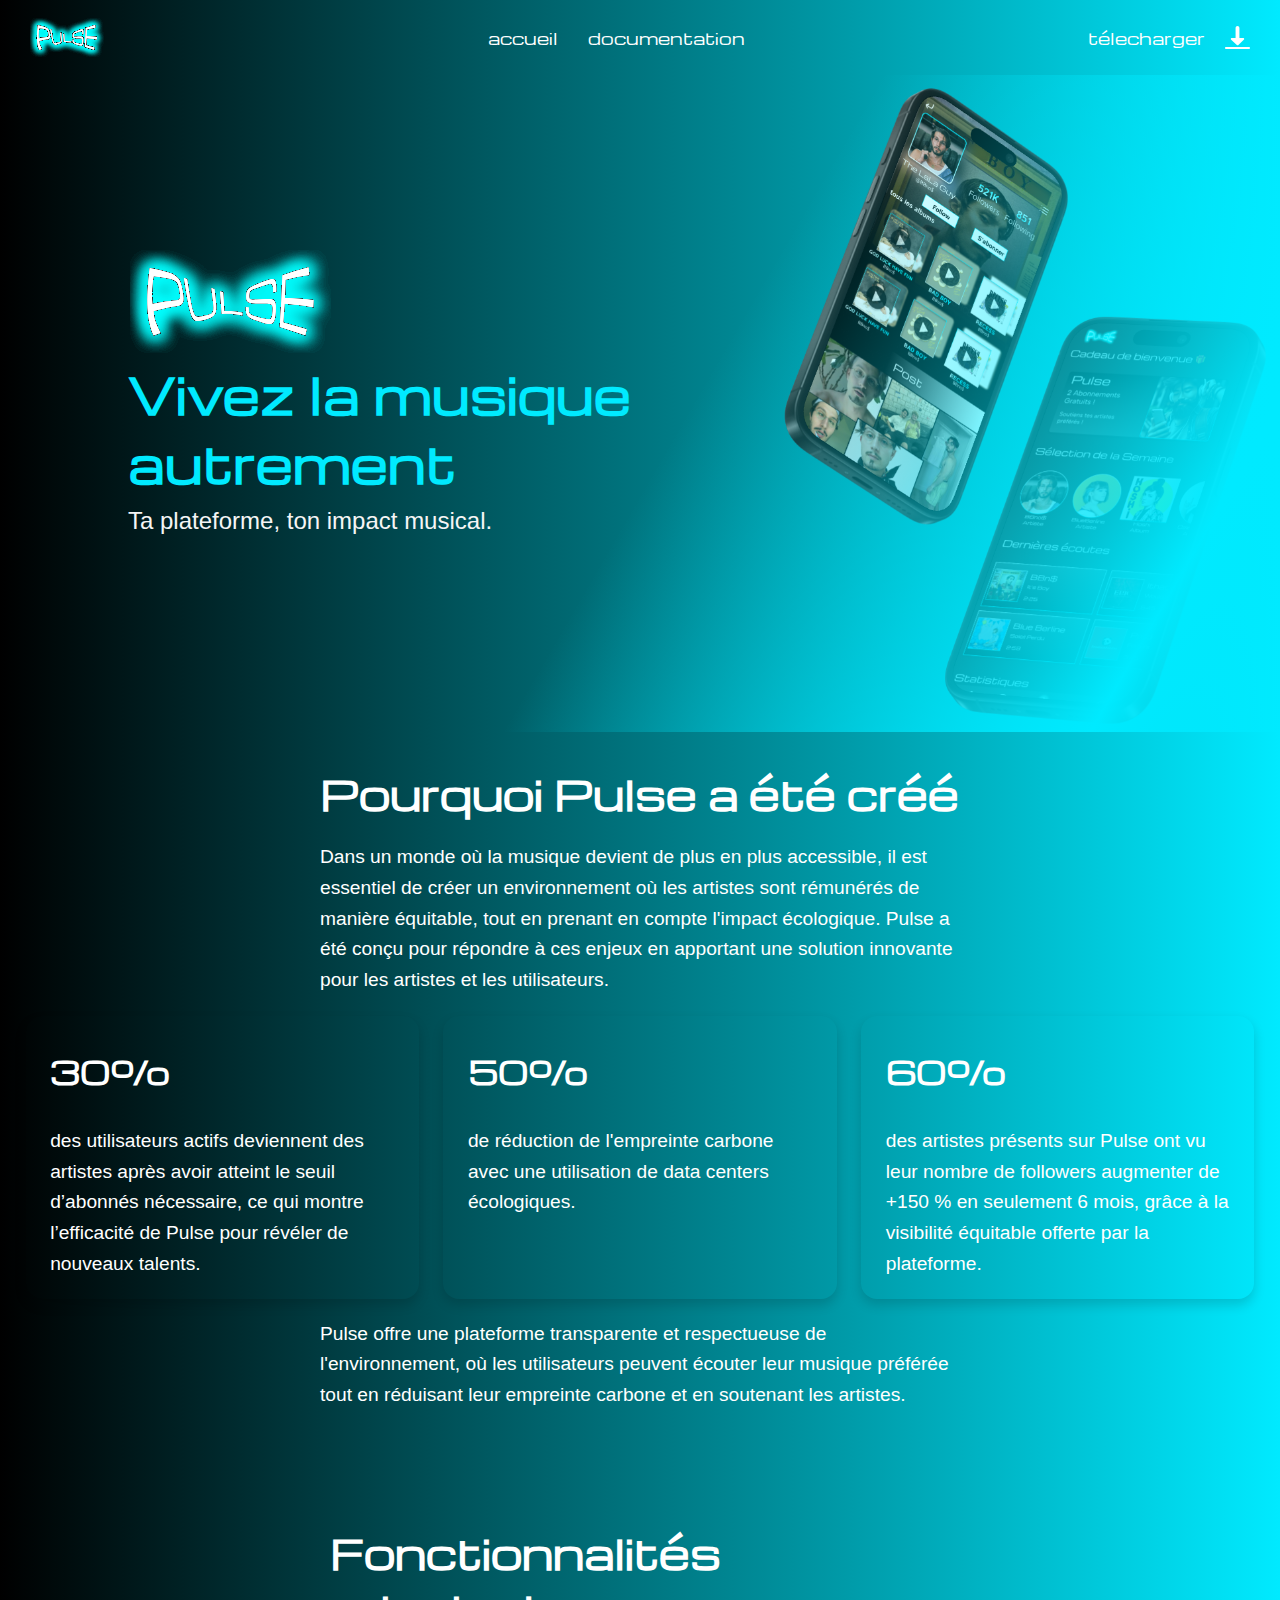
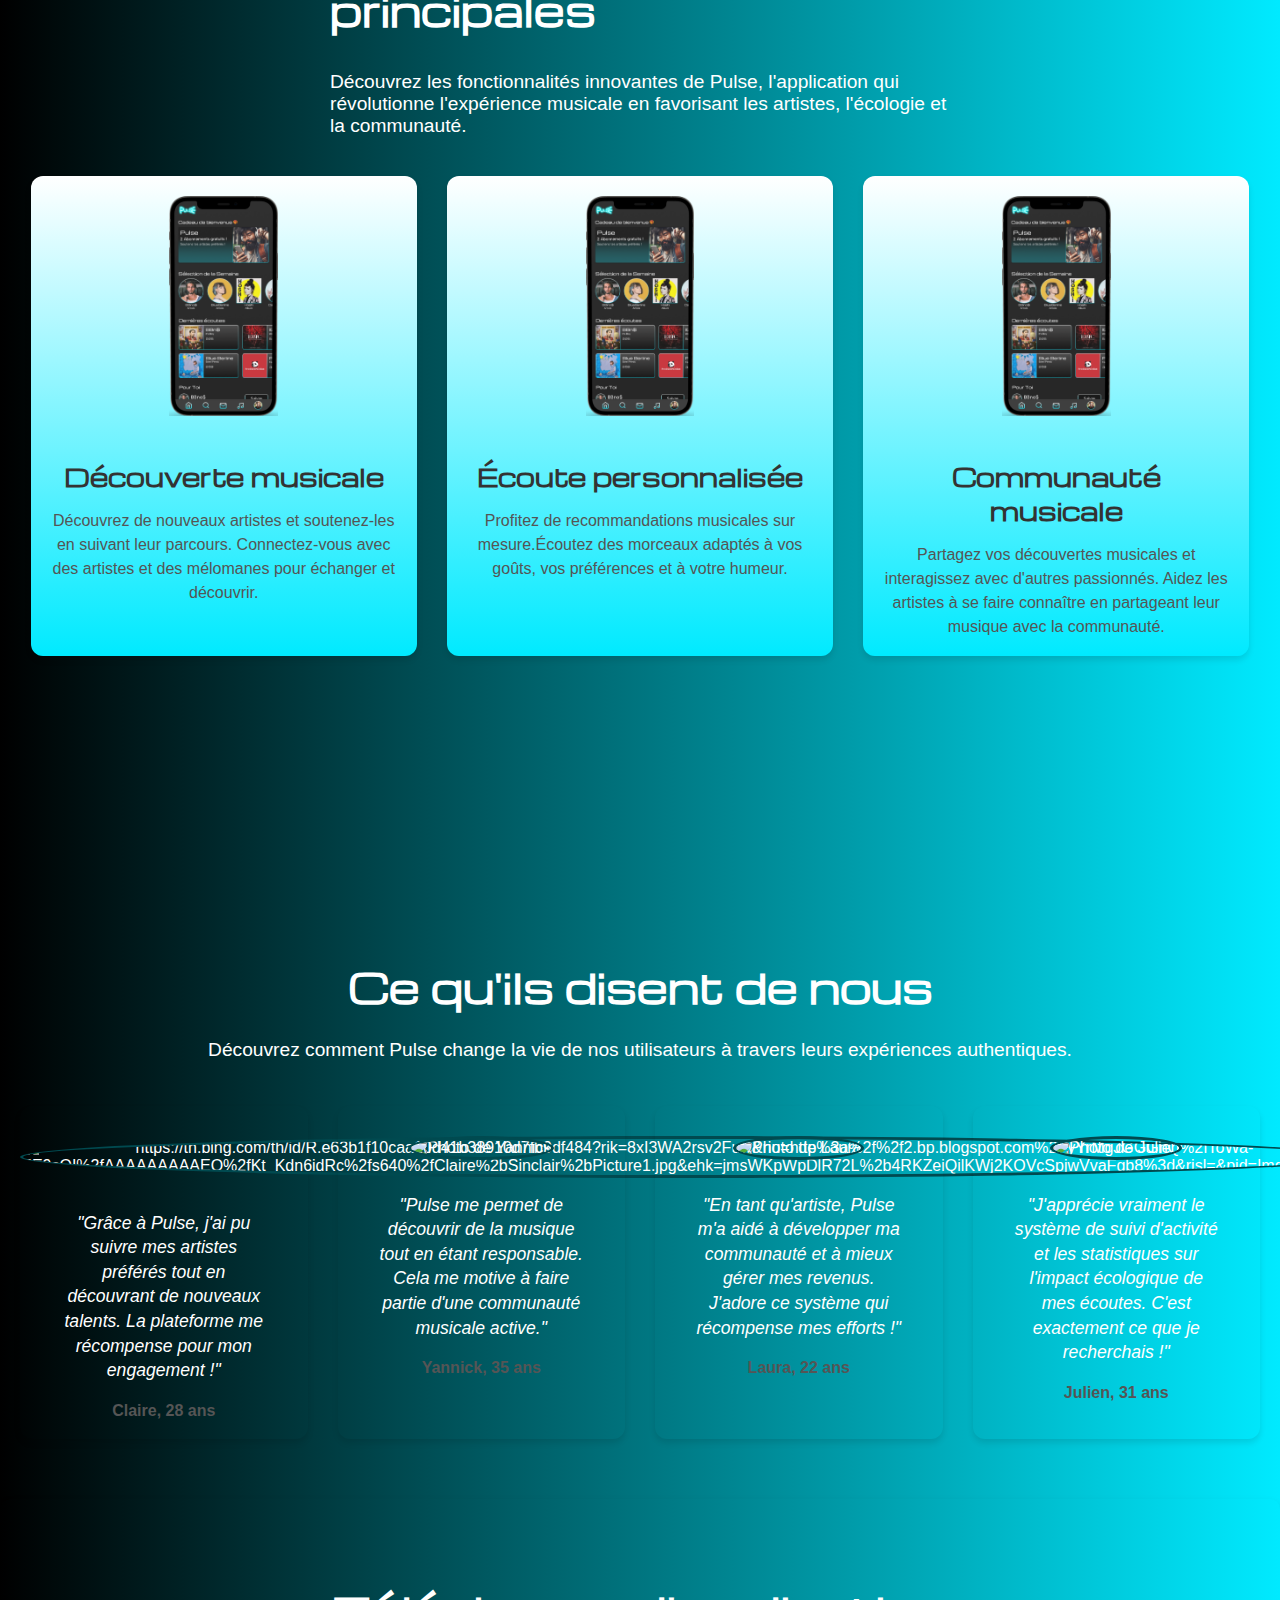
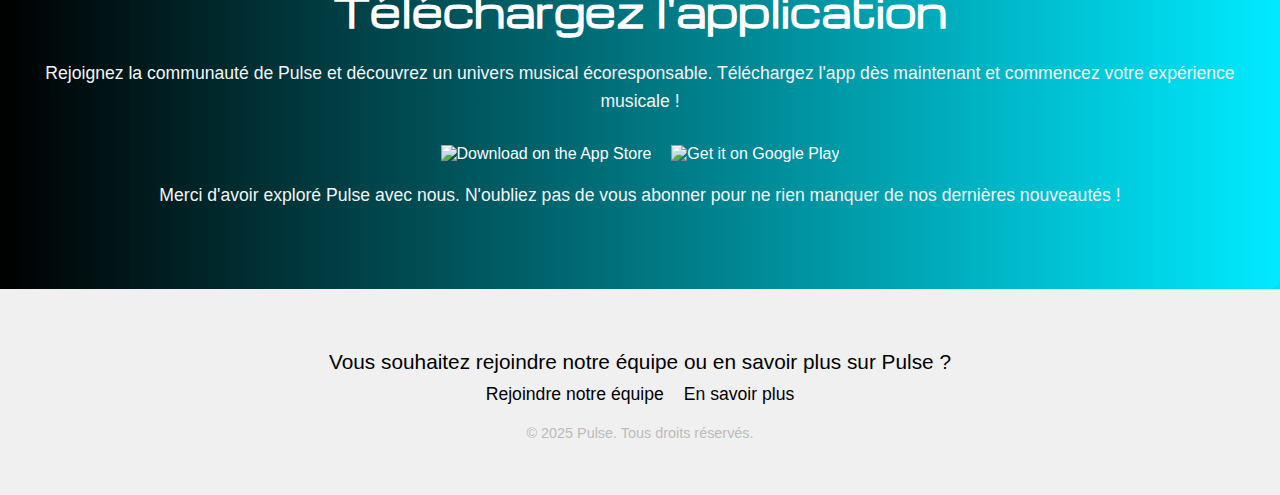
==== commit 6cfcd0de: "up" ====
--- a/index.html
+++ b/index.html
@@ -8,14 +8,12 @@
     <link href="index.css" rel="stylesheet" type="text/css" />
     <link rel="icon" type="image/x-icon" href="assets/logo-pulse.svg">
     <script src="script.js" type="text/javascript"></script>
-    <link href="https://fonts.googleapis.com/css2?family=Roboto:wght@700&family=Lato:wght@400&display=swap" rel="stylesheet">
-    <link href="https://fonts.googleapis.com/css2?family=Roboto:wght@400;500&display=swap" rel="stylesheet">
   </head>
   <body>
     <nav>
-      <img src="assets/logo-pulse.svg" alt="" class="navbarObject logo">
+      <img src="assets/logo-pulse.svg" alt="" class="navbarObject">
         <ul>
-          <li><a href="index.html">landing page</a></li>
+          <li><a href="index.html">accueil</a></li>
           <li><a href="doc.html">documentation</a></li>
         </ul>
         <a href="" class="btnTelecharger navbarObject" >
@@ -26,13 +24,16 @@
 <section class="header">
   <div class="header-text">
     <img class="logo" src="assets/logo-pulse.svg" alt="logo Pulse">
-  <h1>Vivez la musique autrement</h1>
+    <h1>Vivez la musique autrement</h1>
     <p>Ta plateforme, ton impact musical.</p>
   </div>
-  </section>
+  <img src="assets/phone/iPhone_16.png" alt="">
+</section>
 <section class="contexte">
+  <div class="intro">
   <h2>Pourquoi Pulse a été créé</h2>
-  <p>Dans un monde où la musique devient de plus en plus accessible, il est essentiel de créer un environnement où les artistes sont rémunérés de manière équitable, tout en prenant en compte l'impact écologique. Music Pulse a été conçu pour répondre à ces enjeux en apportant une solution innovante pour les artistes et les utilisateurs.</p>
+  <p>Dans un monde où la musique devient de plus en plus accessible, il est essentiel de créer un environnement où les artistes sont rémunérés de manière équitable, tout en prenant en compte l'impact écologique. Pulse a été conçu pour répondre à ces enjeux en apportant une solution innovante pour les artistes et les utilisateurs.</p>
+</div>
   <div class="stats">
       <div>
           <h3>30%</h3>
@@ -47,46 +48,49 @@
           <p>des artistes présents sur Pulse ont vu leur nombre de followers augmenter de +150 % en seulement 6 mois, grâce à la visibilité équitable offerte par la plateforme.</p>
       </div>
   </div>
-  <p>Music Pulse offre une plateforme transparente et respectueuse de l'environnement, où les utilisateurs peuvent écouter leur musique préférée tout en soutenant les artistes et en réduisant leur empreinte carbone.</p>
+  <p class="intro">Pulse offre une plateforme transparente et respectueuse de l'environnement, où les utilisateurs peuvent écouter leur musique préférée tout en réduisant leur empreinte carbone et en soutenant les artistes.</p>
 </section>
 <section class="fonctionnalites">
+  <div class="intro">
   <h2>Fonctionnalités principales</h2>
-  <p class="intro">Découvrez les fonctionnalités innovantes de Music Pulse, l'application qui révolutionne l'expérience musicale en favorisant les artistes, l'écologie et la communauté.</p>
+  <p>Découvrez les fonctionnalités innovantes de Pulse, l'application qui révolutionne l'expérience musicale en favorisant les artistes, l'écologie et la communauté.</p>
+</div>
   <div class="features-grid">
       <div class="feature">
-          <img src="icons/eco-friendly.svg" alt="Découverte musicale" class="feature-icon">
+          <img src="assets/phone/wierframe_3.png" alt="Découverte musicale" class="feature-icon">
           <h3>Découverte musicale</h3>
-          <p>Découvrez de nouveaux artistes et soutenez-les en suivant leur parcours. Aidez-les à se faire connaître en partageant leur musique avec la communauté.</p>
+          <p>Découvrez de nouveaux artistes et soutenez-les en suivant leur parcours. Connectez-vous avec des artistes et des mélomanes pour échanger et découvrir.</p>
       </div>
       <div class="feature">
-          <img src="icons/energy-saving.svg" alt="Écoute personnalisée " class="feature-icon">
+          <img src="assets/phone/wierframe_3.png" alt="Écoute personnalisée " class="feature-icon">
           <h3>Écoute personnalisée</h3>
-          <p>Profitez de recommandations musicales sur mesure. Écoutez des morceaux adaptés à vos goûts, vos préférences et à votre humeur.</p>
+          <p>Profitez de recommandations musicales sur mesure.Écoutez des morceaux adaptés à vos goûts, vos préférences et à votre humeur.</p>
       </div>
       <div class="feature">
-          <img src="icons/personalized.svg" alt="Communauté musicale" class="feature-icon">
+          <img src="assets/phone/wierframe_3.png" alt="Communauté musicale" class="feature-icon">
           <h3>Communauté musicale</h3>
-          <p>Partagez vos découvertes musicales et interagissez avec d’autres passionnés. Connectez-vous avec des artistes et des mélomanes pour échanger et découvrir.</p>
+          <p>Partagez vos découvertes musicales et interagissez avec d'autres passionnés. Aidez les artistes à se faire connaître en partageant leur musique avec la communauté.</p>
       </div>
   </div>
 </section>
+</section>
 <section class="testimonials">
   <h2>Ce qu'ils disent de nous</h2>
-  <p class="intro">Découvrez comment Music Pulse change la vie de nos utilisateurs à travers leurs expériences authentiques.</p>
+  <p class="intro">Découvrez comment Pulse change la vie de nos utilisateurs à travers leurs expériences authentiques.</p>
   <div class="testimonial-grid">
       <div class="testimonial">
           <img src="https://th.bing.com/th/id/R.e63b1f10caa10d41b38910d7fb9df484?rik=8xI3WA2rsv2Fuw&riu=http%3a%2f%2f2.bp.blogspot.com%2f-yYrMgJGGGhQ%2fToWa-5E9sOI%2fAAAAAAAAAEQ%2fKt_Kdn6idRc%2fs640%2fClaire%2bSinclair%2bPicture1.jpg&ehk=jmsWKpWpDlR72L%2b4RKZeiQilKWj2KOVcSpjwVvaFgb8%3d&risl=&pid=ImgRaw&r=0" alt="https://th.bing.com/th/id/R.e63b1f10caa10d41b38910d7fb9df484?rik=8xI3WA2rsv2Fuw&riu=http%3a%2f%2f2.bp.blogspot.com%2f-yYrMgJGGGhQ%2fToWa-5E9sOI%2fAAAAAAAAAEQ%2fKt_Kdn6idRc%2fs640%2fClaire%2bSinclair%2bPicture1.jpg&ehk=jmsWKpWpDlR72L%2b4RKZeiQilKWj2KOVcSpjwVvaFgb8%3d&risl=&pid=ImgRaw&r=0" class="testimonial-photo">
-          <blockquote>"Grâce à Music Pulse, j'ai pu suivre mes artistes préférés tout en découvrant de nouveaux talents. La plateforme me récompense pour mon engagement !"</blockquote>
+          <blockquote>"Grâce à Pulse, j'ai pu suivre mes artistes préférés tout en découvrant de nouveaux talents. La plateforme me récompense pour mon engagement !"</blockquote>
           <p class="user">Claire, 28 ans</p>
       </div>
       <div class="testimonial">
           <img src="https://www.saint-dizier.fr/fileadmin/_processed_/csm_YANNS_PORTRAIT_COULEUR_782fe3f2d8.jpg" alt="Photo de Yannick" class="testimonial-photo">
-          <blockquote>"Music Pulse me permet de découvrir de la musique tout en étant responsable. Cela me motive à faire partie d'une communauté musicale active."</blockquote>
+          <blockquote>"Pulse me permet de découvrir de la musique tout en étant responsable. Cela me motive à faire partie d'une communauté musicale active."</blockquote>
           <p class="user">Yannick, 35 ans</p>
       </div>
       <div class="testimonial">
           <img src="https://rencontre-ados.net/up/photo/2019/0408/5cab387c2939b.jpg" alt="Photo de Laura" class="testimonial-photo">
-          <blockquote>"En tant qu'artiste, Music Pulse m'a aidé à développer ma communauté et à mieux gérer mes revenus. J'adore ce système qui récompense mes efforts !" </blockquote>
+          <blockquote>"En tant qu'artiste, Pulse m'a aidé à développer ma communauté et à mieux gérer mes revenus. J'adore ce système qui récompense mes efforts !" </blockquote>
           <p class="user">Laura, 22 ans</p>
       </div>
       <div class="testimonial">
@@ -98,7 +102,7 @@
 </section>
 <section class="download">
   <h2>Téléchargez l'application</h2>
-  <p>Rejoignez la communauté de Music Pulse et découvrez un univers musical écoresponsable. Téléchargez l'app dès maintenant et commencez votre expérience musicale !</p>
+  <p>Rejoignez la communauté de Pulse et découvrez un univers musical écoresponsable. Téléchargez l'app dès maintenant et commencez votre expérience musicale !</p>
   <div class="download-buttons">
     <a href="https://apps.apple.com" target="_blank">
       <img src="https://th.bing.com/th/id/R.a5551a054a0875c04719d491a3c33555?rik=j2O6lOzvdYkcUA&riu=http%3a%2f%2fzeewifi.com.fasterimage.io%2fwp-content%2fuploads%2f2017%2f11%2fbouton-telechargement-apple-app-store_028600FA00836107.png&ehk=c8GLnUSmTRZs18mdPNH%2bobD5zGkWHn%2f9tGxyGSbxoHg%3d&risl=&pid=ImgRaw&r=0" alt="Download on the App Store" class="download-btn">
@@ -107,17 +111,17 @@
       <img src="https://global-img.gamergen.com/bouton-telechargement-google-play-store_0362011B00831632.png" alt="Get it on Google Play" class="download-btn">
     </a>
   </div>
-  <p class="subscribe-message">Merci d'avoir exploré Music Pulse avec nous. N'oubliez pas de vous abonner pour ne rien manquer de nos dernières nouveautés !</p>
+  <p class="subscribe-message">Merci d'avoir exploré Pulse avec nous. N'oubliez pas de vous abonner pour ne rien manquer de nos dernières nouveautés !</p>
 </section>
 <footer class="footer">
   <div class="footer-content">
-    <p class="footer-text">Vous souhaitez rejoindre notre équipe ou en savoir plus sur Music Pulse ?</p>
+    <p class="footer-text">Vous souhaitez rejoindre notre équipe ou en savoir plus sur Pulse ?</p>
     <div class="footer-links">
       <a href="mailto:contact@musicpulse.com" class="footer-link">Rejoindre notre équipe</a>
       <a href="#about" class="footer-link">En savoir plus</a>
     </div>
   </div>
-  <p class="footer-note">&copy; 2025 Music Pulse. Tous droits réservés.</p>
+  <p class="footer-note">&copy; 2025 Pulse. Tous droits réservés.</p>
 </footer>
 <button id="backToTop">↑</button>
 <script src="script.js"></script>
--- a/style.css
+++ b/style.css
@@ -12,7 +12,7 @@
   --background-grey: -webkit-linear-gradient(90deg, #000000,#3a3939);
   --background-blue: -webkit-linear-gradient(180deg, #00eaff,#000000);                           
   --font-family-title: "Michroma", serif;
-  --font-family-text: "IBM Plex Mono", sans-serif;
+  --font-family-text: "Albert",Sans-serif;
   --font-color: white;
   --secondary-color: #00EAFF;
 }
@@ -40,7 +40,7 @@
 
 
 .logo {
-  animation: pulse 0.5s infinite ease-in-out alternate;
+  animation: pulse 1.5s infinite ease-in-out alternate;
 }
 
 @keyframes pulse {
--- a/index.css
+++ b/index.css
@@ -24,16 +24,14 @@
 }
 
 .header {
-  position: relative;
   color: black;
-  /* text-align: left; */
-  padding: 400px 20px;
   margin: 0;
+  display: flex;
+  justify-content: center;
+  align-items: center;
+  justify-content: space-between;
 }
 .header-text {
-  position: absolute;
-  top: 50%;
-  transform: translateY(-50%);
   width: 40%;
   padding-left: 10%;
 }
@@ -72,9 +70,17 @@
   color: whitesmoke;
   margin-top: 10px;
 }
-.contexte {
-  padding: 60px 20px;
-  text-align: center;
+
+.contexte{
+  display: flex;
+  flex-direction: column;
+  align-items: center;
+}
+
+.contexte .intro{
+  font-size: 1.2rem;
+  color: white;
+  width: 50%;
 }
 .contexte h2 {
   font-size: 2.5rem;
@@ -88,40 +94,33 @@
 .contexte .stats {
   display: flex;
   justify-content: center;
-  gap: 40px;
-  margin-top: 40px;
+  gap: 2%;
+  margin: 0 2%;
 }
 .contexte .stats div {
-  text-align: center;
+  width: 30%;
+  box-shadow: 0 6px 12px rgba(0, 0, 0, 0.15);
+  border-radius: 16px;
+  padding: 0% 2%;
 }
 .contexte .stats h3 {
   font-size: 2rem;
 }
 
 .fonctionnalites {
-  padding: 60px 20px;
-  text-align: center;
-}
+  display: flex;
+  flex-direction: column;
+  align-items: center;
+}
+
 .fonctionnalites h2 {
   font-size: 2.5rem;
   color: #333;
-  margin-bottom: 20px;
 }
 .fonctionnalites .intro {
   font-size: 1.2rem;
   color: white;
-  margin-bottom: 40px;
-  max-width: 800px;
-  margin-left: auto;
-  margin-right: auto;
-  line-height: 1.6;
-    font-size: 1.2rem;
-    color: white;
-    margin-bottom: 40px;
-    max-width: 800px;
-    margin-left: auto;
-    margin-right: auto;
-    line-height: 1.6;
+  width: 50%;
 }
 .features-grid {
   display: grid;
@@ -130,12 +129,14 @@
   margin-top: 20px;
 }
 .feature {
-  background-color: #fff;
+  background: rgb(0,234,255);
+background: linear-gradient(0deg, rgba(0,234,255,1) 0%, rgba(255,255,255,1) 100%);
   border-radius: 12px;
   padding: 20px;
   box-shadow: 0 4px 6px rgba(0, 0, 0, 0.1);
   transition: transform 0.3s ease, box-shadow 0.3s ease;
   text-align: center;
+  height: 70%;
 }
 .feature:hover {
   transform: translateY(-5px);
@@ -162,6 +163,14 @@
 .feature.special h3 {
   color: var(--secondary-color);
 }
+
+.feature img{
+  height: 50%;
+  width: 50%;
+  object-fit: contain;
+}
+
+
 .testimonials {
   padding: 60px 20px;
   text-align: center;
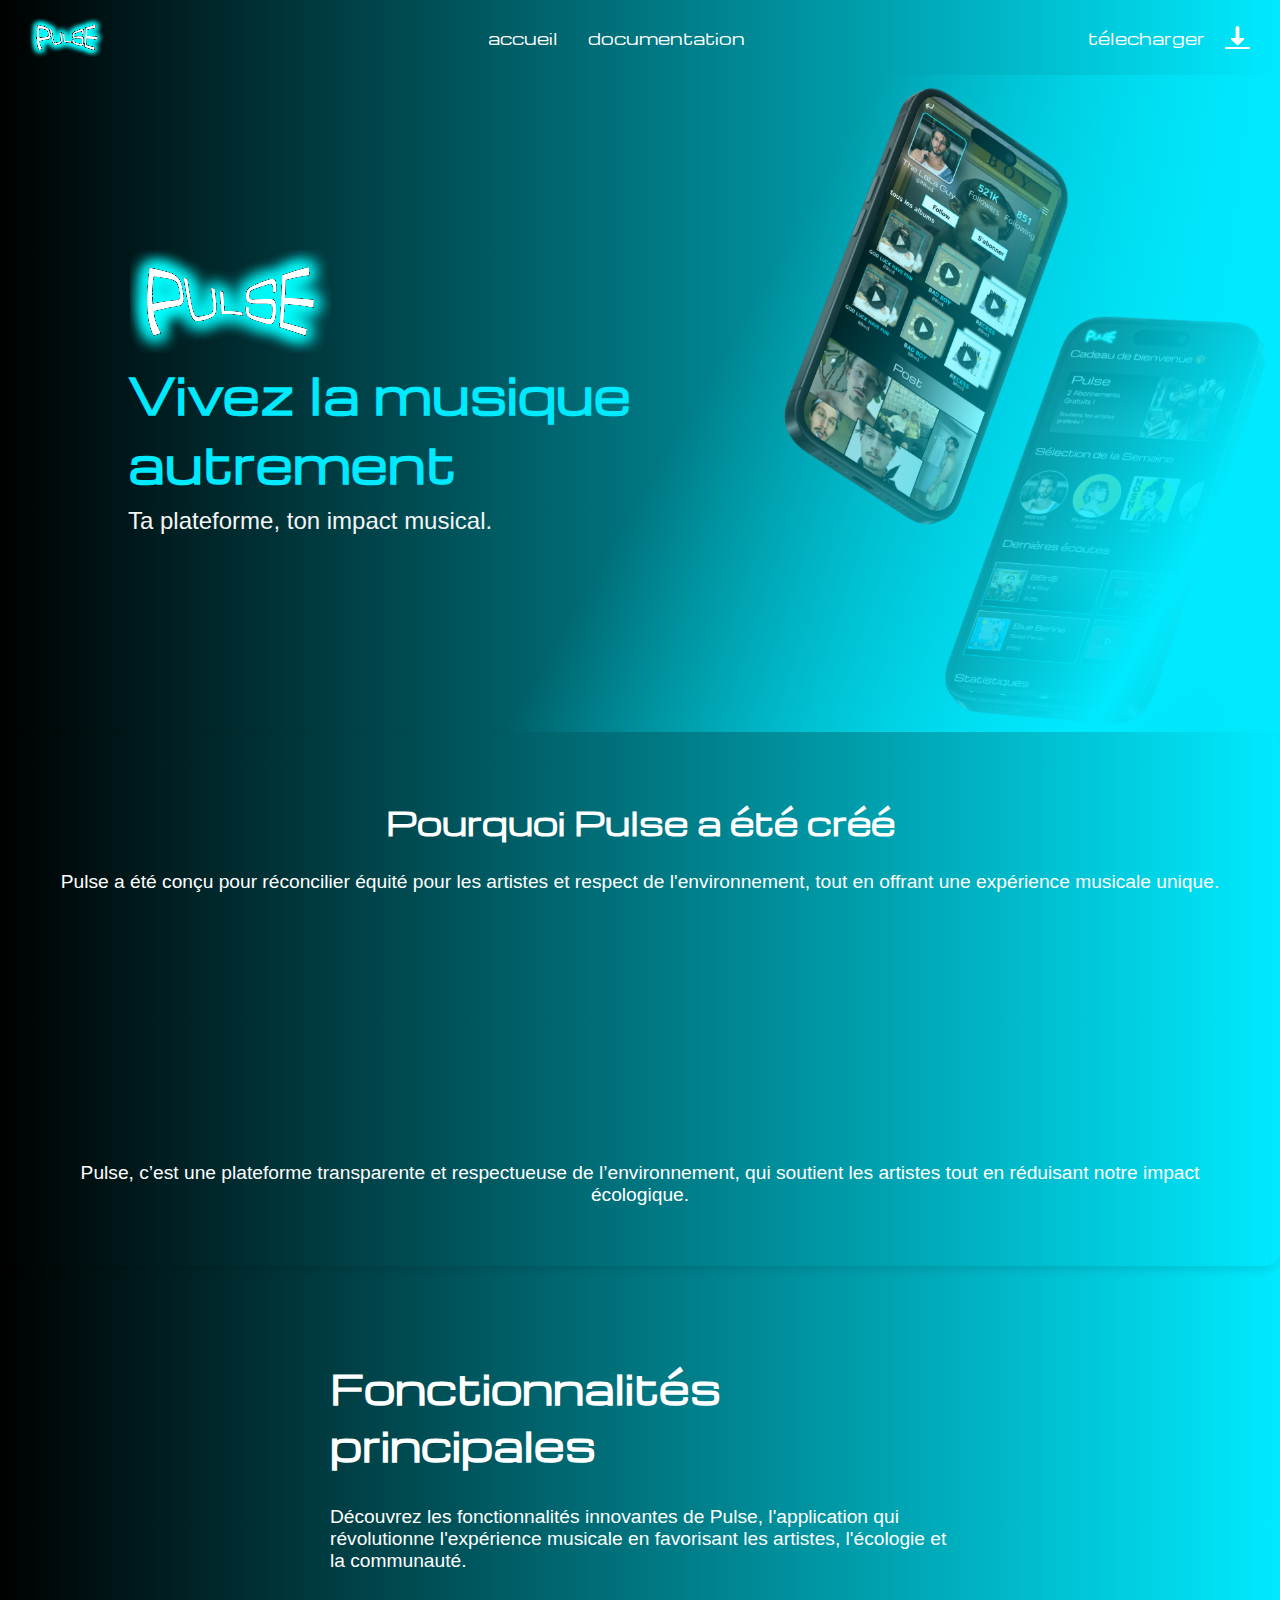
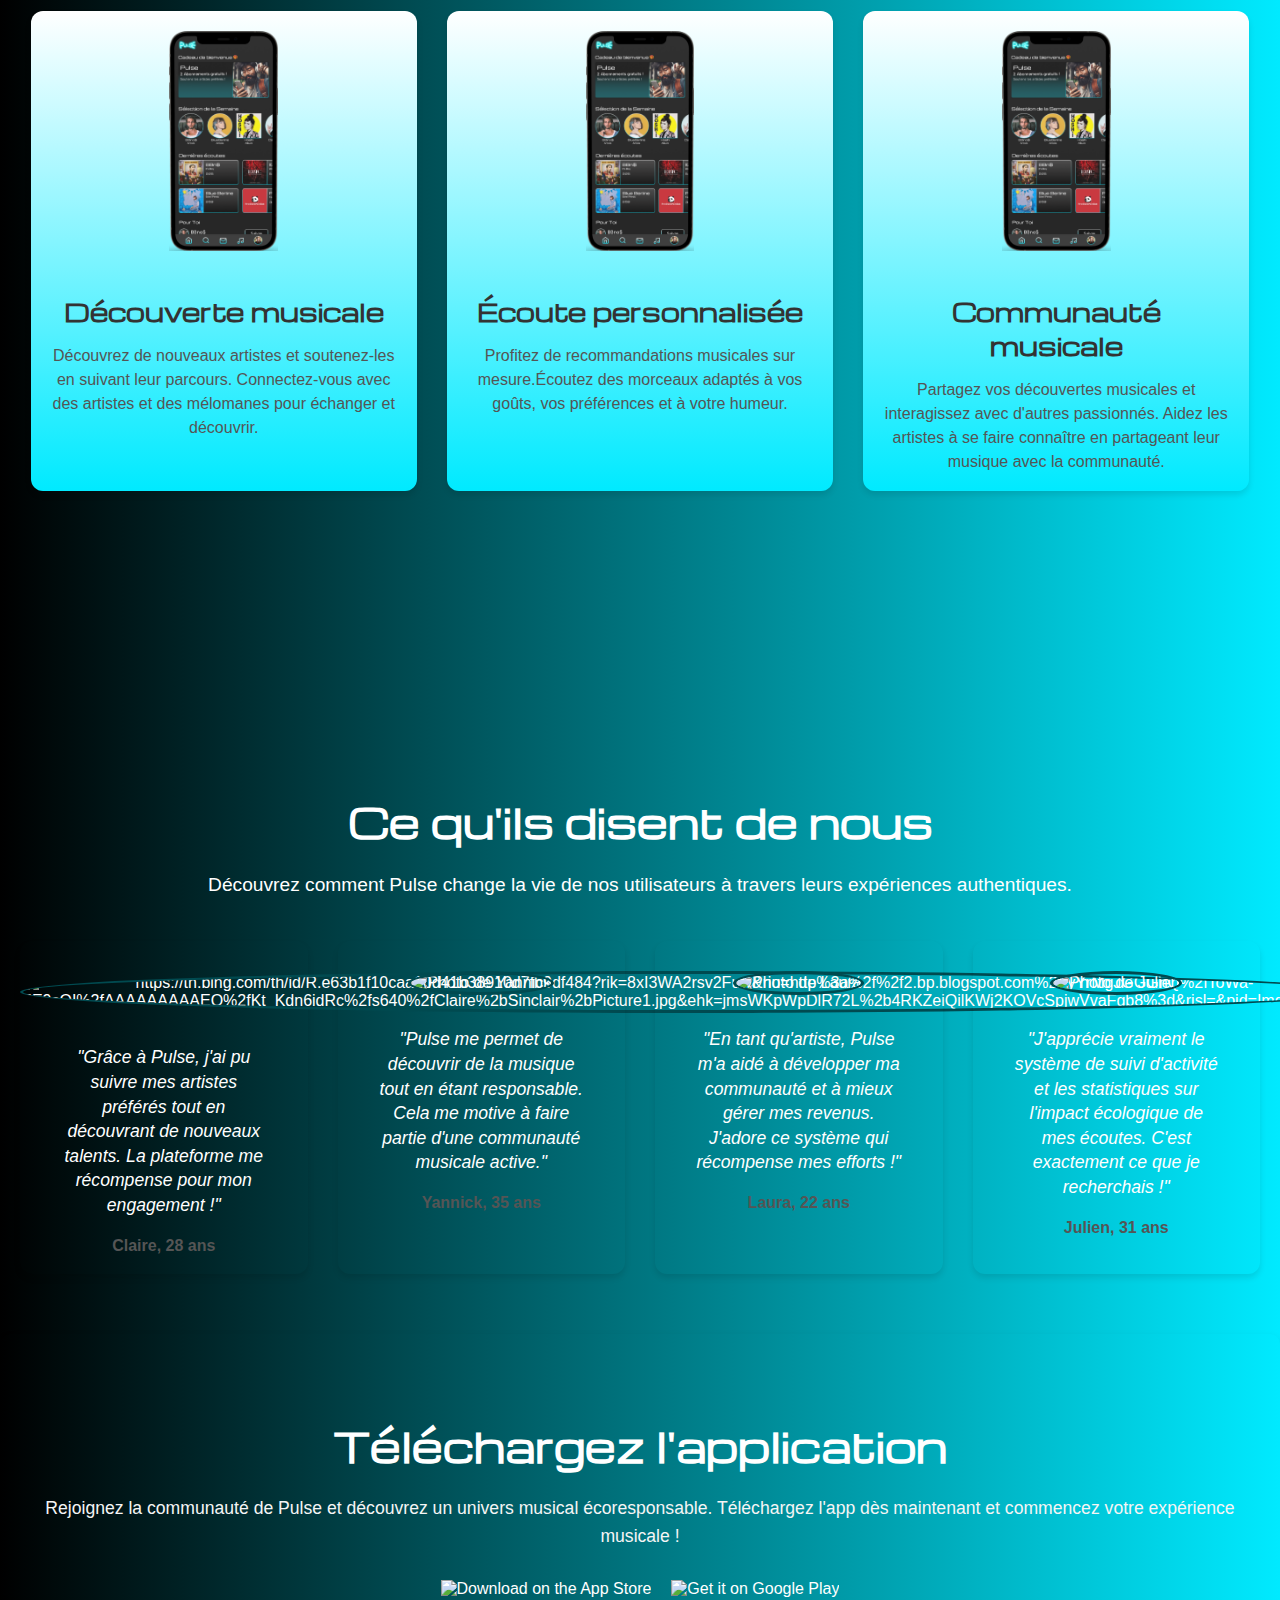
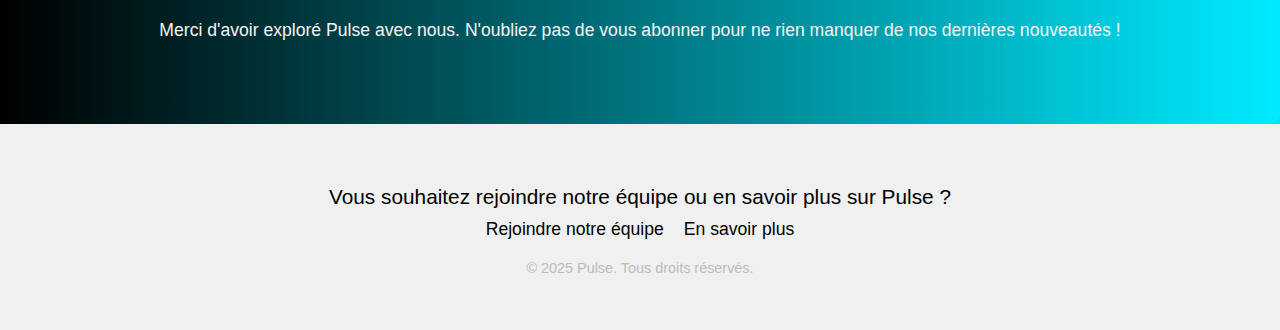
==== commit c6843fd7: "up" ====
--- a/index.html
+++ b/index.html
@@ -8,6 +8,7 @@
     <link href="index.css" rel="stylesheet" type="text/css" />
     <link rel="icon" type="image/x-icon" href="assets/logo-pulse.svg">
     <script src="script.js" type="text/javascript"></script>
+    <link href="https://unpkg.com/aos@2.3.1/dist/aos.css" rel="stylesheet">
   </head>
   <body>
     <nav>
@@ -30,25 +31,26 @@
   <img src="assets/phone/iPhone_16.png" alt="">
 </section>
 <section class="contexte">
-  <div class="intro">
   <h2>Pourquoi Pulse a été créé</h2>
-  <p>Dans un monde où la musique devient de plus en plus accessible, il est essentiel de créer un environnement où les artistes sont rémunérés de manière équitable, tout en prenant en compte l'impact écologique. Pulse a été conçu pour répondre à ces enjeux en apportant une solution innovante pour les artistes et les utilisateurs.</p>
-</div>
+  <p>Pulse a été conçu pour réconcilier équité pour les artistes et respect de l'environnement, tout en offrant une expérience musicale unique.</p>
   <div class="stats">
-      <div>
-          <h3>30%</h3>
-          <p>des utilisateurs actifs deviennent des artistes après avoir atteint le seuil d’abonnés nécessaire, ce qui montre l’efficacité de Pulse pour révéler de nouveaux talents.</p>
-      </div>
-      <div>
-          <h3>50%</h3>
-          <p>de réduction de l'empreinte carbone avec une utilisation de data centers écologiques.</p>
-      </div>
-      <div>
-          <h3>60% </h3>
-          <p>des artistes présents sur Pulse ont vu leur nombre de followers augmenter de +150 % en seulement 6 mois, grâce à la visibilité équitable offerte par la plateforme.</p>
-      </div>
+    <div class="stat-item" data-aos="fade-left">
+      <img src="https://www.ismartrecruit.com/upload/blog/main_image/Talent_Acquisition_vs_Talent_Management_vs_Human_Resource.webp" alt="Icône artistes" class="stat-icon"/>
+      <h3>30%</h3>
+      <p>des utilisateurs actifs deviennent artistes en atteignant un seuil d'abonnés.</p>
+    </div>
+    <div class="stat-item" data-aos="fade">
+      <img src="https://th.bing.com/th/id/OIP.1rhwKbfs9ccHAqALazUpCwHaE7?rs=1&pid=ImgDetMain" alt="Icône artistes" class="stat-icon"/>
+      <h3>50%</h3>
+      <p>de réduction de l'empreinte carbone grâce à des data centers écologiques.</p>
+    </div>
+    <div class="stat-item" data-aos="fade-right">
+      <img src="https://media.licdn.com/dms/image/C4D12AQG4QqZ_FlwFEQ/article-cover_image-shrink_720_1280/0/1636381403679?e=2147483647&v=beta&t=aH5bQEGQo-ynwdkXsxCIFnye7MzDDvE7-yQm_-0thww" alt="Icône artistes" class="stat-icon"/>
+      <h3>60%</h3>
+      <p>des artistes voient leurs followers augmenter de +150 % en 6 mois.</p>
+    </div>
   </div>
-  <p class="intro">Pulse offre une plateforme transparente et respectueuse de l'environnement, où les utilisateurs peuvent écouter leur musique préférée tout en réduisant leur empreinte carbone et en soutenant les artistes.</p>
+  <p>Pulse, c’est une plateforme transparente et respectueuse de l’environnement, qui soutient les artistes tout en réduisant notre impact écologique.</p>
 </section>
 <section class="fonctionnalites">
   <div class="intro">
@@ -125,5 +127,9 @@
 </footer>
 <button id="backToTop">↑</button>
 <script src="script.js"></script>
+<script src="https://unpkg.com/aos@2.3.1/dist/aos.js"></script>
+    <script>
+      AOS.init();
+    </script>
 </body>
 </html>--- a/index.css
+++ b/index.css
@@ -71,40 +71,88 @@
   margin-top: 10px;
 }
 
-.contexte{
-  display: flex;
-  flex-direction: column;
-  align-items: center;
-}
-
-.contexte .intro{
-  font-size: 1.2rem;
-  color: white;
-  width: 50%;
-}
+/* Section contexte */
+.contexte {
+  padding: 40px;
+  text-align: center;
+  border-radius: 15px;
+  box-shadow: 0 4px 8px rgba(0, 0, 0, 0.1);
+}
+.contexte {
+  animation: fadeIn 2s forwards; /* L'animation dure 2 secondes et reste visible à la fin */
+}
+
+
+.stat-item {
+  animation: fadeIn 2s forwards;
+  animation-delay: 0.5s; /* L'animation des éléments de statistiques se fait après un léger délai */
+}
+
+.stat-item:nth-child(2) {
+  animation-delay: 1s; /* Un délai plus long pour le deuxième élément */
+}
+
+.stat-item:nth-child(3) {
+  animation-delay: 1.5s; /* Un délai encore plus long pour le troisième élément */
+}
+
 .contexte h2 {
-  font-size: 2.5rem;
-  margin-bottom: 20px;
-}
+  font-size: 2rem;
+  font-weight: 700;
+  color: #ffffff;
+}
+
 .contexte p {
   font-size: 1.2rem;
-  margin-bottom: 20px;
-  line-height: 1.6;
-}
-.contexte .stats {
-  display: flex;
-  justify-content: center;
-  gap: 2%;
-  margin: 0 2%;
-}
-.contexte .stats div {
-  width: 30%;
-  box-shadow: 0 6px 12px rgba(0, 0, 0, 0.15);
-  border-radius: 16px;
-  padding: 0% 2%;
-}
-.contexte .stats h3 {
+  color: #ffffff;
+}
+
+/* Disposition des stats */
+.stats {
+  display: flex;
+  justify-content: space-around;
+  gap: 20px;
+  flex-wrap: wrap;
+  margin-top: 30px;
+}
+
+.stats div {
+  flex: 1;
+  min-width: 200px;
+  max-width: 300px;
+  background-color: #fff;
+  padding: 20px;
+  border-radius: 12px;
+  text-align: center;
+  box-shadow: 0 4px 8px rgba(0, 0, 0, 0.1);
+}
+
+.stats img {
+  width: 100%;
+  height: 200px;
+  border-radius: 12px; /* Coins arrondis */
+}
+
+.stats h3 {
   font-size: 2rem;
+  color: #1e90ff;
+}
+
+.stats p {
+  font-size: 1rem;
+  color: #555;
+}
+
+/* Pour les petites résolutions (responsive) */
+@media screen and (max-width: 768px) {
+  .stats {
+    flex-direction: column;
+    align-items: center;
+  }
+
+  .stats div {
+    max-width: 80%;
+  }
 }
 
 .fonctionnalites {
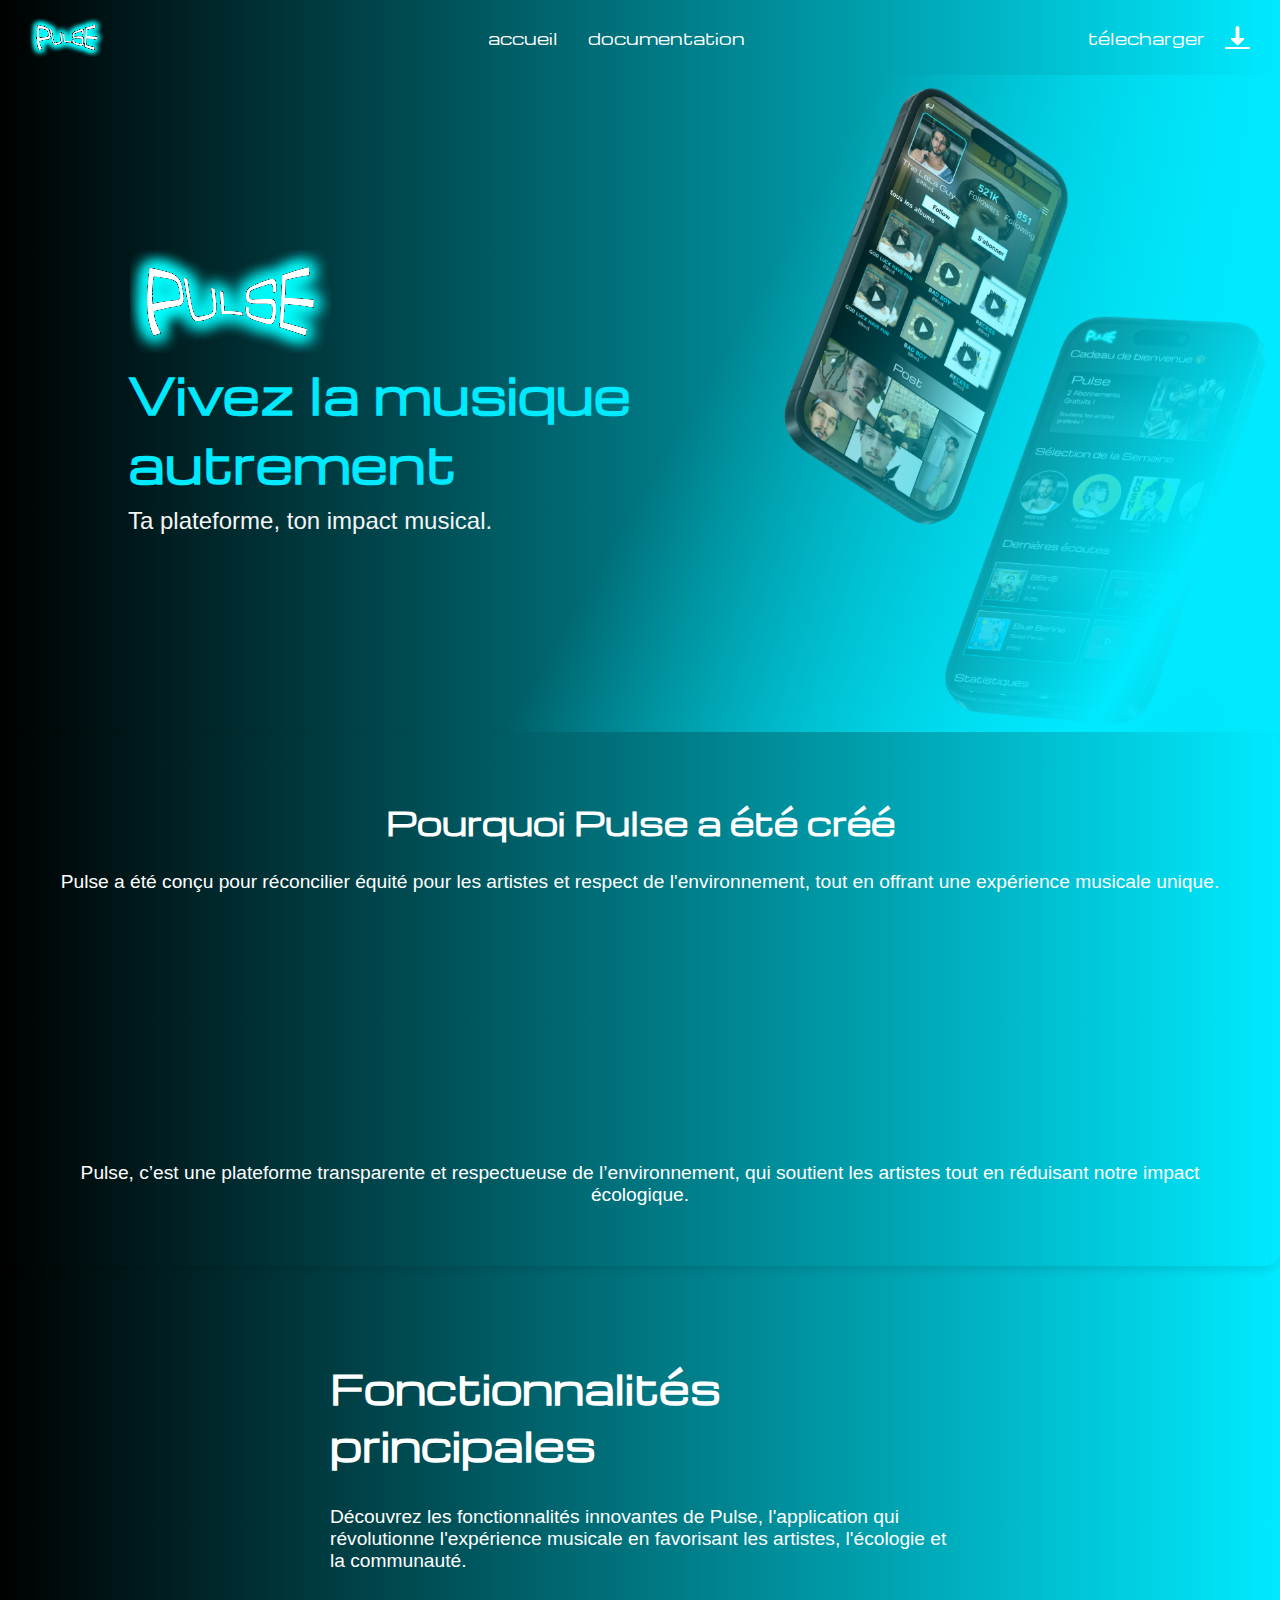
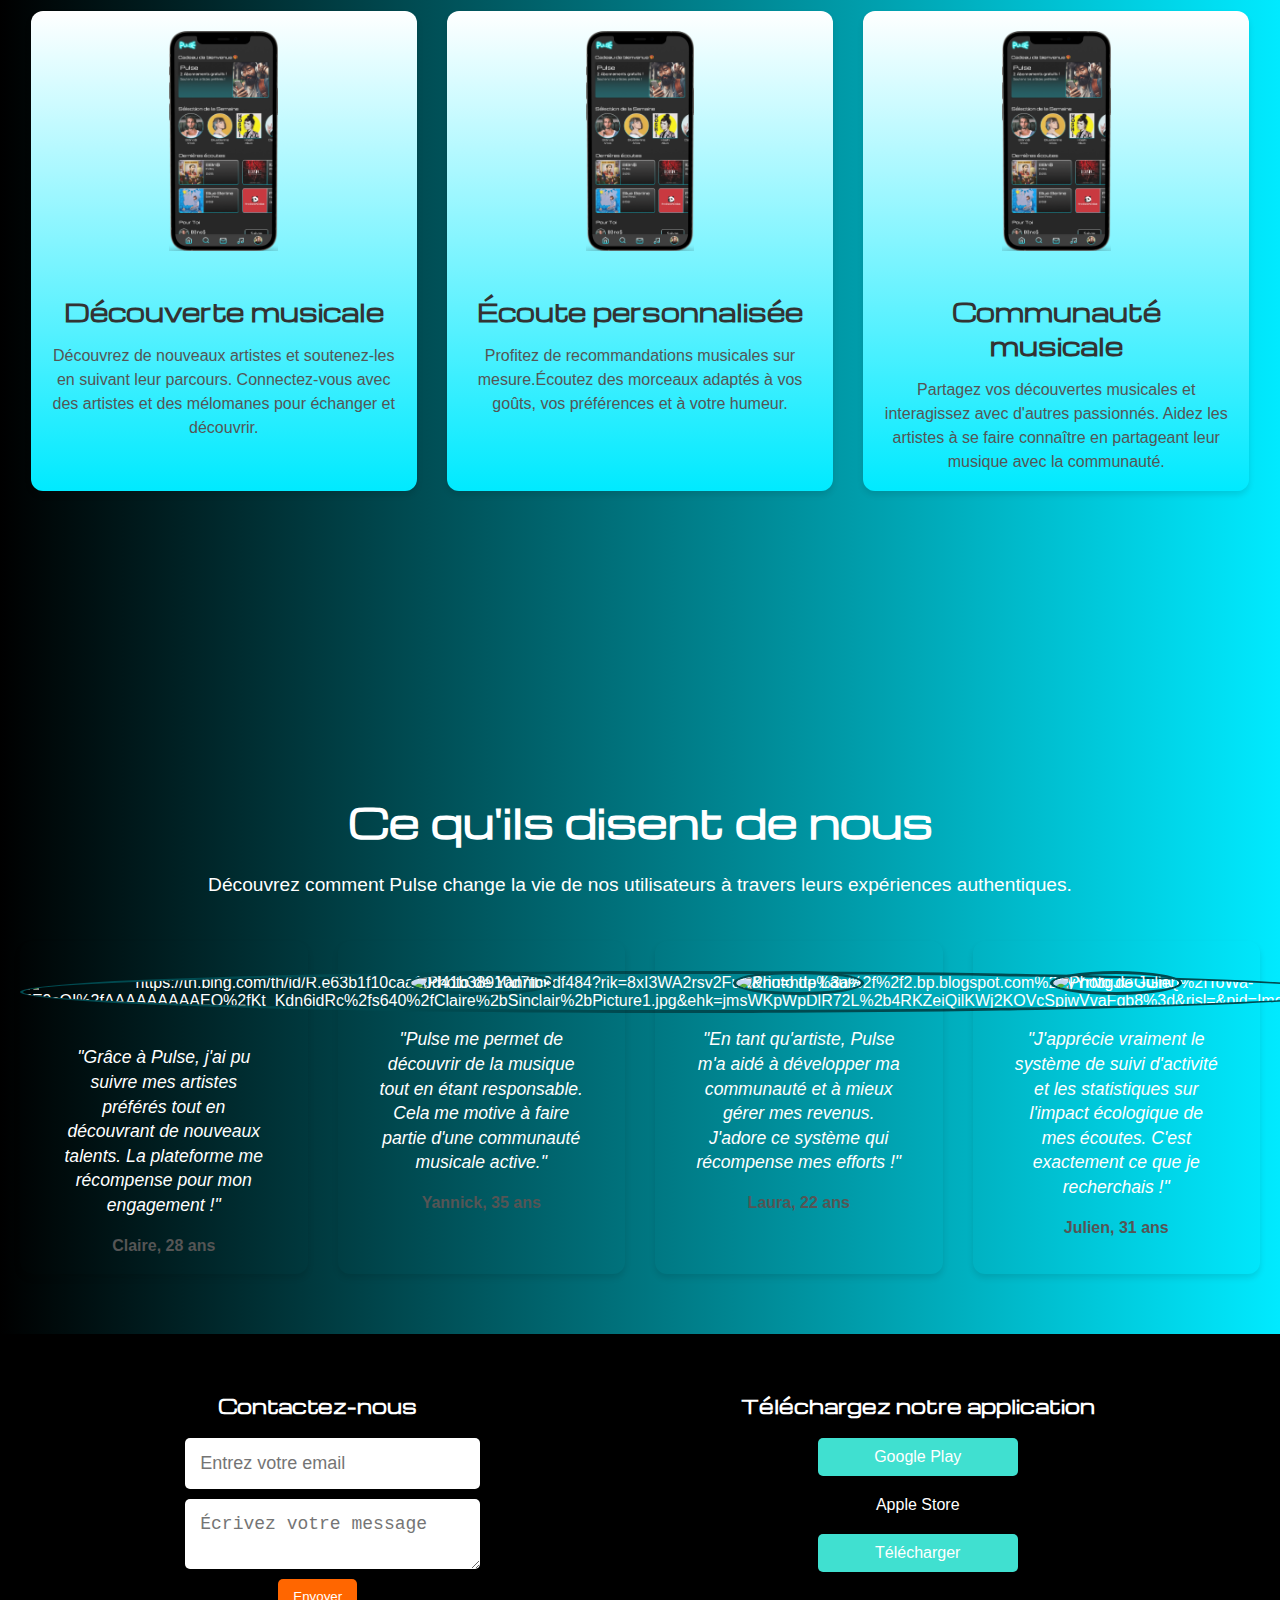
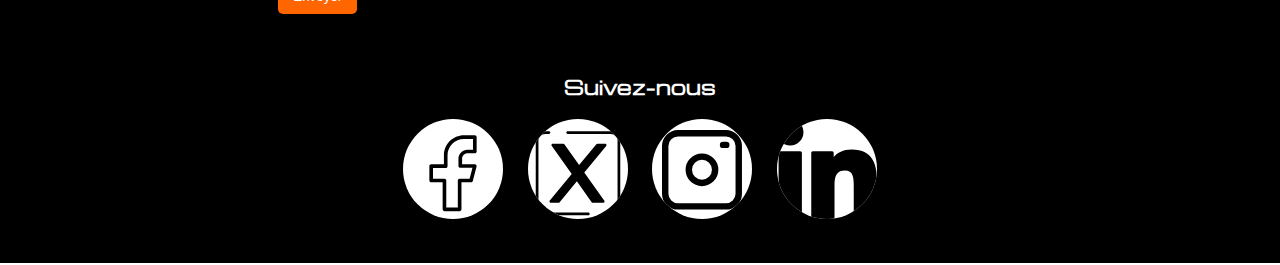
==== commit 836db71f: "final" ====
--- a/index.html
+++ b/index.html
@@ -102,34 +102,31 @@
       </div>
   </div>
 </section>
-<section class="download">
-  <h2>Téléchargez l'application</h2>
-  <p>Rejoignez la communauté de Pulse et découvrez un univers musical écoresponsable. Téléchargez l'app dès maintenant et commencez votre expérience musicale !</p>
-  <div class="download-buttons">
-    <a href="https://apps.apple.com" target="_blank">
-      <img src="https://th.bing.com/th/id/R.a5551a054a0875c04719d491a3c33555?rik=j2O6lOzvdYkcUA&riu=http%3a%2f%2fzeewifi.com.fasterimage.io%2fwp-content%2fuploads%2f2017%2f11%2fbouton-telechargement-apple-app-store_028600FA00836107.png&ehk=c8GLnUSmTRZs18mdPNH%2bobD5zGkWHn%2f9tGxyGSbxoHg%3d&risl=&pid=ImgRaw&r=0" alt="Download on the App Store" class="download-btn">
-    </a>
-    <a href="https://play.google.com" target="_blank">
-      <img src="https://global-img.gamergen.com/bouton-telechargement-google-play-store_0362011B00831632.png" alt="Get it on Google Play" class="download-btn">
-    </a>
+<footer>
+  <div class="footer-container">
+      <div class="contact-form">
+          <h3>Contactez-nous</h3>
+          <input type="email" placeholder="Entrez votre email" required>
+          <textarea placeholder="Écrivez votre message" required></textarea>
+          <button type="submit">Envoyer</button>
+      </div>
+      <div class="download-buttons">
+          <h3>Téléchargez notre application</h3>
+          <button class="google-play revers">Google Play</button>
+          <button class="apple-store">Apple Store</button>
+          <button class="turquoise revers">Télécharger</button>
+      </div>
+      <div class="social-icons">
+          <h3>Suivez-nous</h3>
+          <a href="#"><i class="fab fa-facebook"><img src="assets/reseaux/noun-facebook-6719933.svg" alt=""></i></a>
+          <a href="#"><i class="fab fa-twitter"><img src="assets/reseaux/noun-twitter-6755467.svg" alt=""></i></a>
+          <a href="#"><i class="fab fa-instagram"><img src="assets/reseaux/noun-camera-4325388.svg" alt=""></i></a>
+          <a href="#"><i class="fab fa-linkedin"><img src="assets/reseaux/linkedin.svg" alt=""></i></a>
+      </div>
   </div>
-  <p class="subscribe-message">Merci d'avoir exploré Pulse avec nous. N'oubliez pas de vous abonner pour ne rien manquer de nos dernières nouveautés !</p>
-</section>
-<footer class="footer">
-  <div class="footer-content">
-    <p class="footer-text">Vous souhaitez rejoindre notre équipe ou en savoir plus sur Pulse ?</p>
-    <div class="footer-links">
-      <a href="mailto:contact@musicpulse.com" class="footer-link">Rejoindre notre équipe</a>
-      <a href="#about" class="footer-link">En savoir plus</a>
-    </div>
-  </div>
-  <p class="footer-note">&copy; 2025 Pulse. Tous droits réservés.</p>
 </footer>
-<button id="backToTop">↑</button>
 <script src="script.js"></script>
 <script src="https://unpkg.com/aos@2.3.1/dist/aos.js"></script>
-    <script>
-      AOS.init();
-    </script>
+    <script>AOS.init();</script>
 </body>
 </html>--- a/style.css
+++ b/style.css
@@ -95,4 +95,114 @@
 
 .navbarObject{
   padding: 10px 30px;
+}
+
+
+body {
+  font-family: Arial, sans-serif;
+  margin: 0;
+  padding: 0;
+  background-color: #f4f4f4;
+}
+
+
+footer {
+  background-color: #000;
+  color: white;
+  padding: 20px 0;
+  text-align: center;
+}
+
+.footer-container {
+  display: flex;
+  justify-content: space-around;
+  flex-wrap: wrap;
+  max-width: 1200px;
+  margin: auto;
+}
+
+.contact-form, .download-buttons, .social-icons {
+  margin: 20px;
+}
+
+.contact-form input, .contact-form textarea {
+  display: block;
+  width: 100%;
+  padding: 15px;
+  margin: 10px 0;
+  border: none;
+  border-radius: 5px;
+  font-size: 18px;
+}
+
+.contact-form button {
+  background-color: #ff6600;
+  color: white;
+  padding: 10px 15px;
+  border: none;
+  border-radius: 5px;
+  cursor: pointer;
+}
+
+.download-buttons button {
+  display: block;
+  width: 200px;
+  margin: 10px auto;
+  padding: 10px;
+  border: none;
+  border-radius: 5px;
+  cursor: pointer;
+  font-size: 16px;
+}
+
+.google-play {
+  background-color: #40e0d0;
+  color: white;
+}
+
+.apple-store{
+  background-color: #000;
+  color: white;
+  transition: all 0.3s;
+}
+
+.turquoise {
+  background-color: #40e0d0;
+  color: white;
+}
+
+.social-icons a {
+  display: inline-block;
+  width: 100px;
+  height: 100px;
+  border-radius: 50%;
+  background-color: white;
+  margin: 0 10px;
+  overflow: hidden;
+}
+
+.social-icons a img {
+  width: 100%;
+  height: 100%;
+  object-fit: cover;
+}
+
+.revers{
+  transition: all 0.3s;
+}
+
+.revers:hover{
+  background-color: black;
+  border: solid 1px #40e0d0;
+}
+
+.apple-store:hover{
+  border: solid 1px #40e0d0;
+}
+
+.fab{
+  display: flex;
+  justify-content: center;
+  align-items: center;
+
 }--- a/index.css
+++ b/index.css
@@ -289,77 +289,7 @@
 color: white;
 }
 
-.download {
-  padding: 50px 20px;
-  text-align: center;
-  border-radius: 10px;
-  box-shadow: 0 4px 8px rgba(0, 0, 0, 0.1);
-}
-.download h2 {
-  font-size: 2.5rem;
-  color: white;
-  margin-bottom: 20px;
-}
-.download p {
-  font-size: 1.1rem;
-  color: whitesmoke;
-  margin-bottom: 30px;
-  line-height: 1.6;
-}
-.download-buttons {
-  display: flex;
-  justify-content: center;
-  gap: 20px;
-}
-.download-btn {
-  width: 200px;
-  height: auto;
-  max-height: 60px;
-  object-fit: contain;
-  transition: transform 0.3s ease;
-}
-.download-btn:hover {
-  transform: scale(1.05);
-}
-.footer {
-  background-color:#F0F0F0;
-  color: black;
-  padding: 40px 20px;
-  text-align: center;
-  
-  .footer {
-    background-color:#F0F0F0;
-    color: black;
-    padding: 40px 20px;
-    text-align: center;
-  }
-}
-.footer-content {
-  margin-bottom: 20px;
-}
-.footer-text {
-  font-size: 1.3rem;
-  margin-bottom: 10px;
-}
-.footer-links {
-  display: flex;
-  justify-content: center;
-  gap: 20px;
-  margin-bottom: 20px;
-}
-.footer-link {
-  color:black;
-  font-size: 1.1rem;
-  text-decoration: none;
-  transition: color 0.3s ease;
-}
-.footer-link:hover {
-  color:#7FDBFF;
-}
-.footer-note {
-  font-size: 0.9rem;
-  color: #bbb;
-}
+
 #backToTop {
   position: fixed;
   bottom: 30px;
